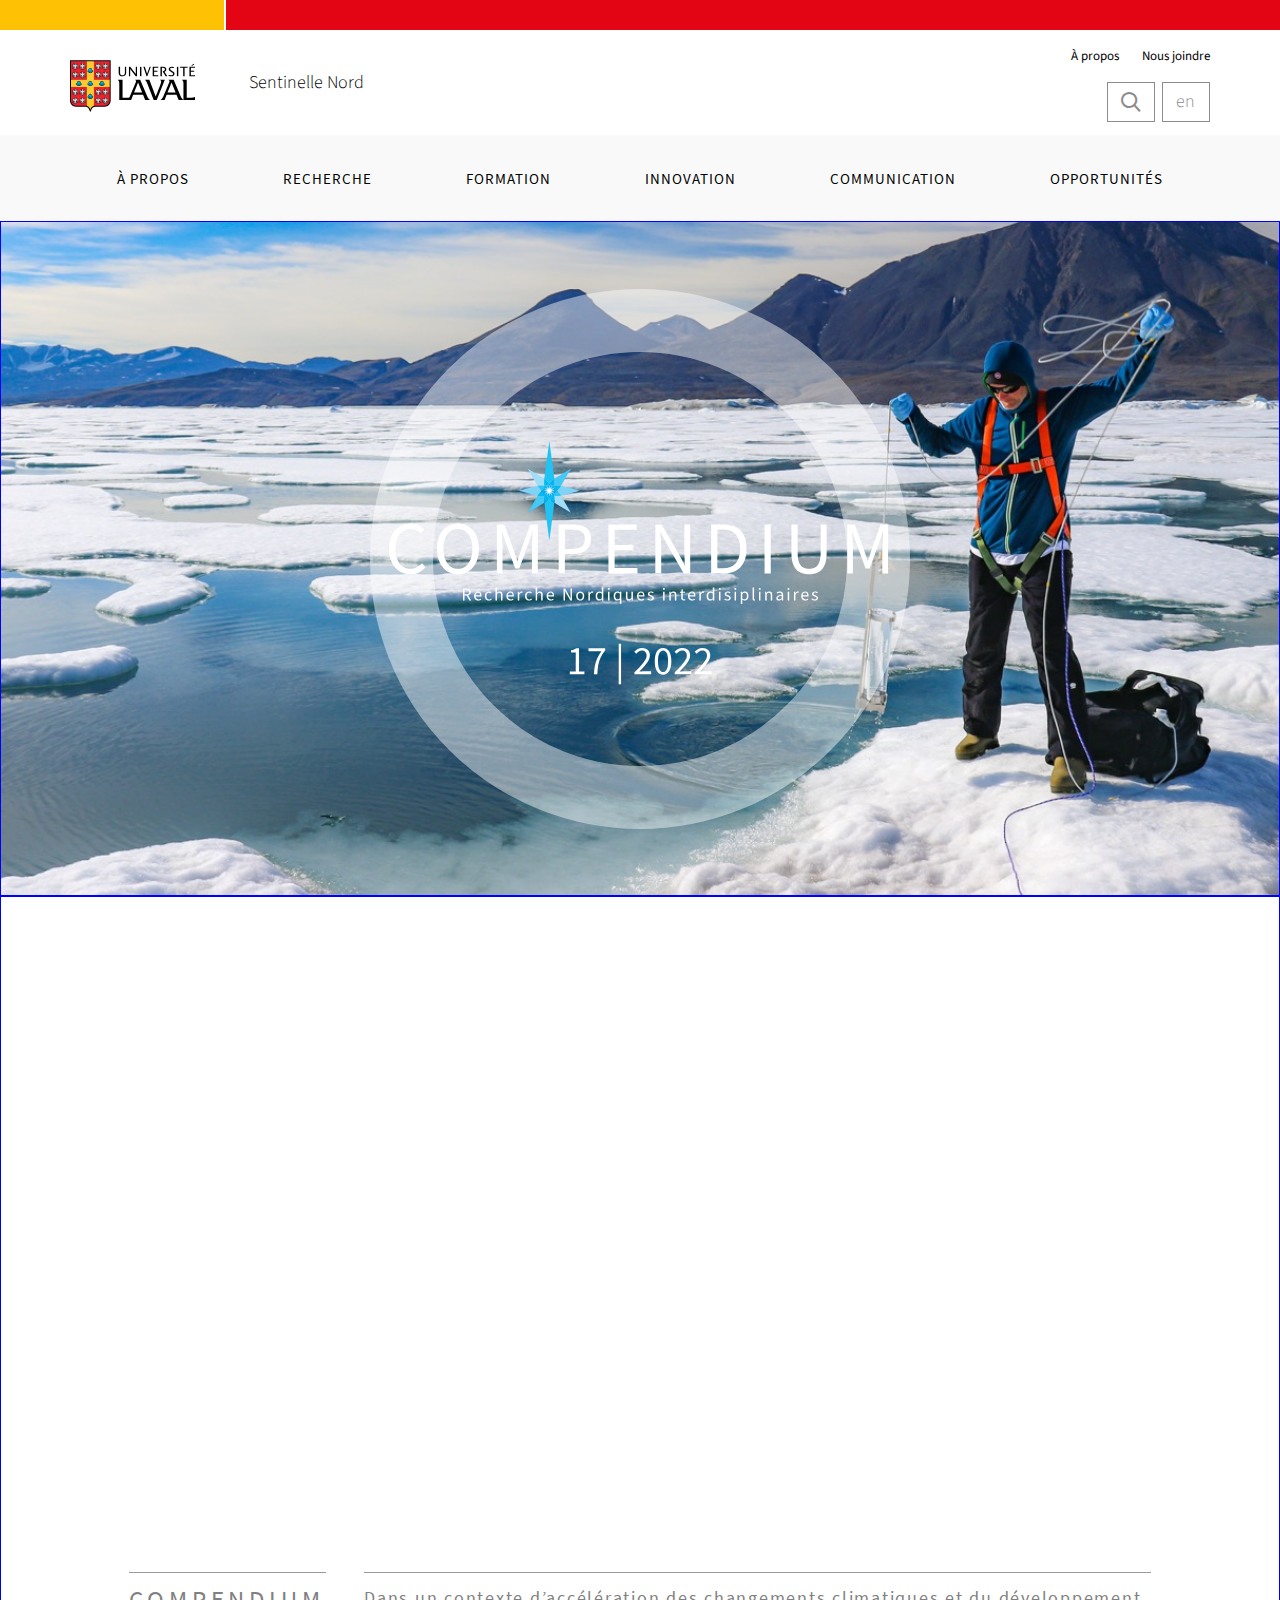
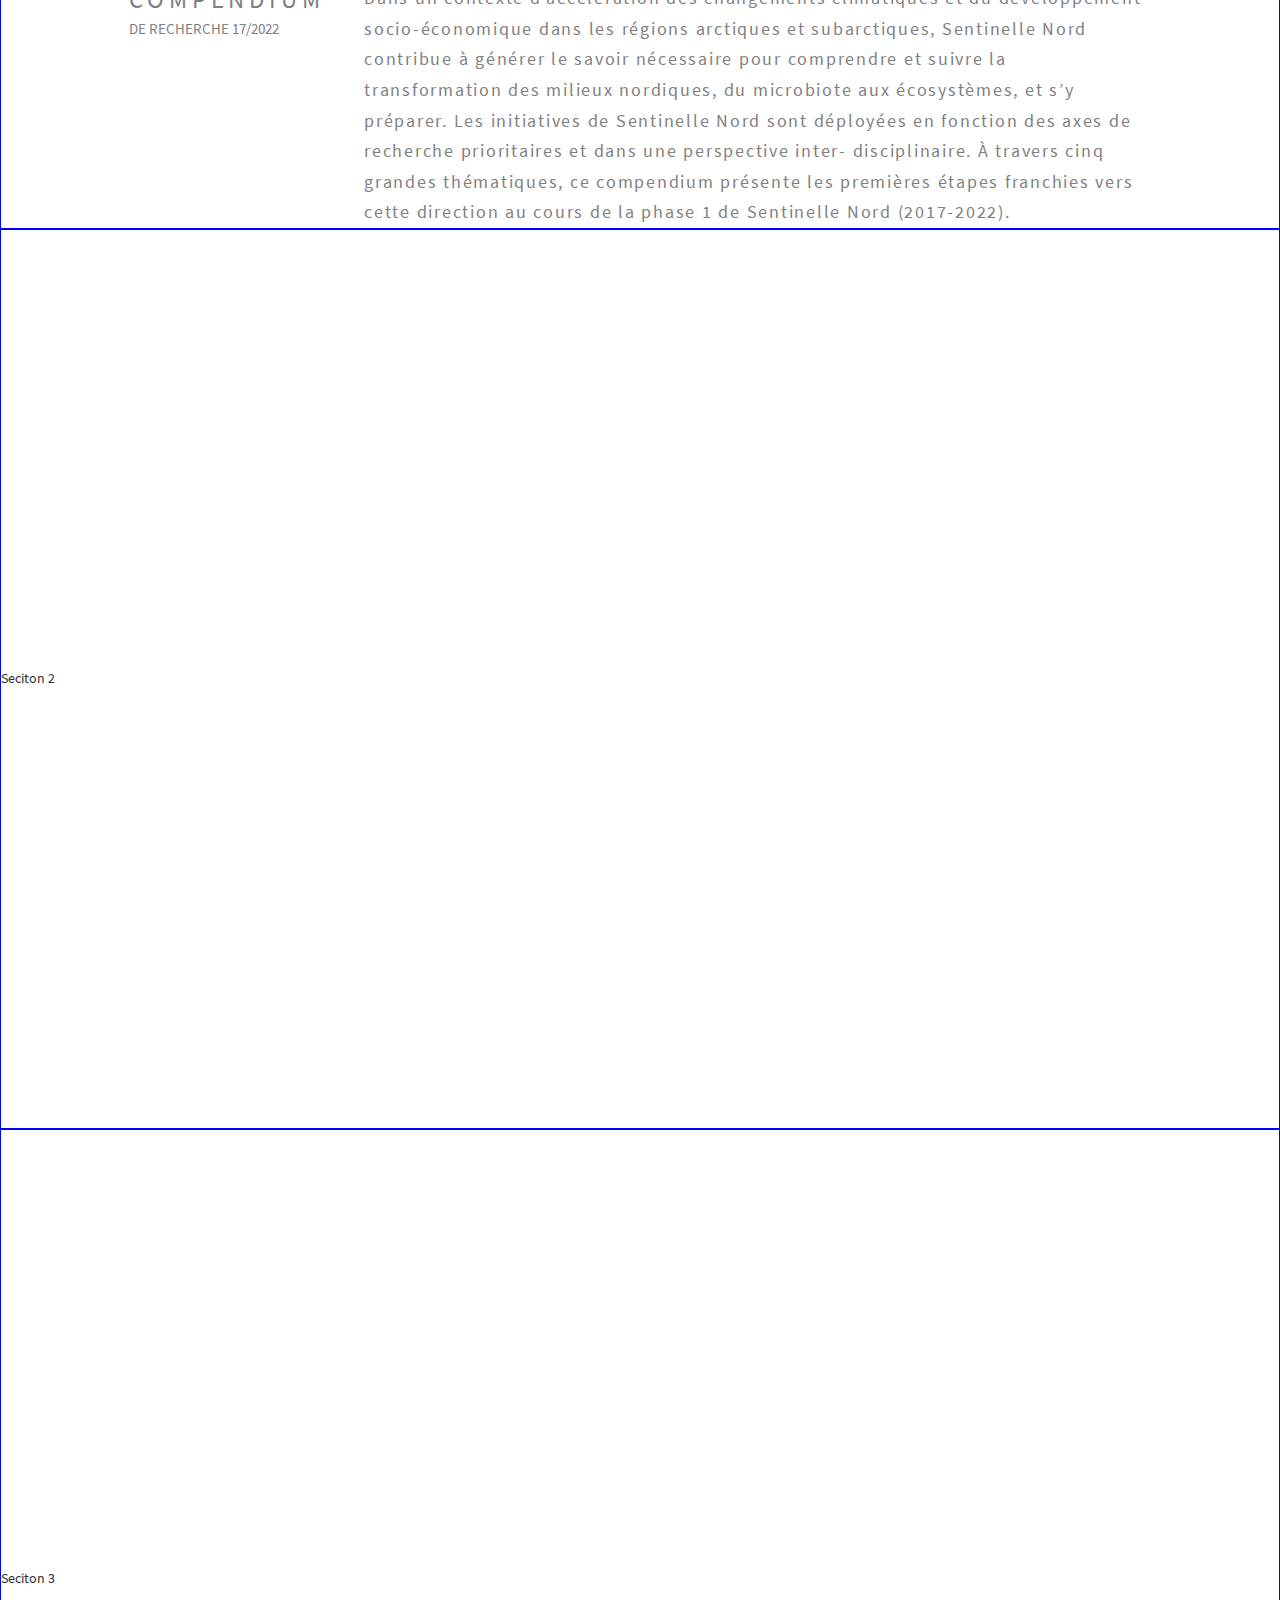
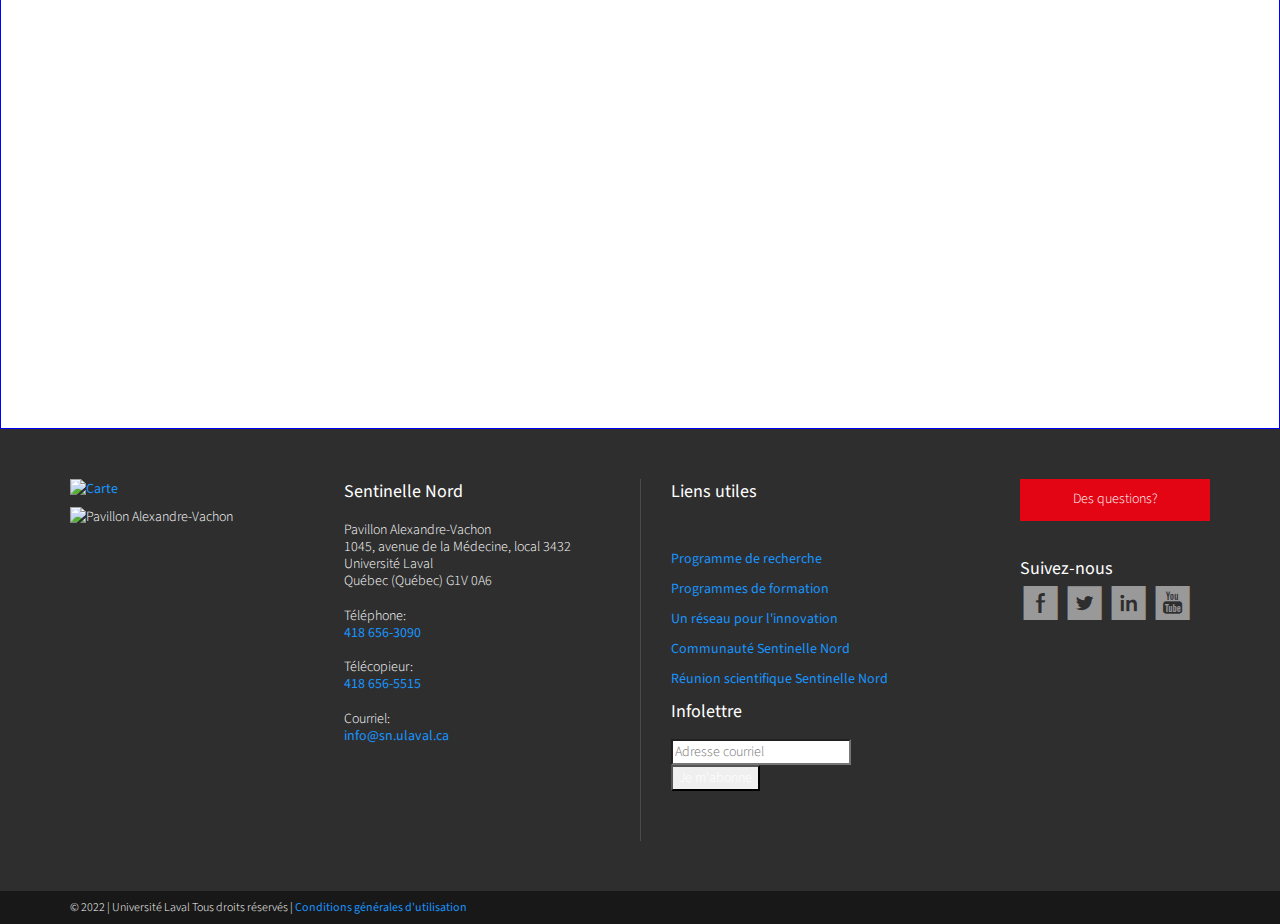
==== index.html @ e598a07e "new design" ====
<!DOCTYPE html>
<html lang="fr">
<head>
    <meta charset="UTF-8">
    <meta http-equiv="X-UA-Compatible" content="IE=edge">
    <meta name="viewport" content="width=device-width, initial-scale=1.0">
    <title>SN Compendium Design</title>
    <link rel="stylesheet" href="./css/app.min.css">
    <link rel="stylesheet" href="./css/compendium.css">
    <script src="https://cdnjs.cloudflare.com/ajax/libs/gsap/3.11.3/gsap.min.js"></script>
    <script src="https://cdnjs.cloudflare.com/ajax/libs/gsap/3.11.3/ScrollTrigger.min.js"></script>
    <script defer src="./js/app.js"></script>
</head>
<body style>
<!-- ULAVAL Header Mockup -->
<a href="#main-content" class="visually-hidden focusable">
    Aller au contenu principal
  </a>
<div class="dialog-off-canvas-main-canvas" data-off-canvas-main-canvas>
    <header class="normes-ul-entete-ul">
        <div class="entete-contenu">
            <div class="wrapper-logo">
                <a href="https://www.ulaval.ca" class="logo-ul">
                    <object type="image/svg+xml" data="./assets/ulaval_ca/logo-ul.svg" width="125" height="52" class="logo-complet">Logo Université Laval
                    </object>
                    <object type="image/svg+xml" data="./assets/ulaval_ca/logo-ul-mobile.svg" width="35" height="44" class="logo-mobile">Logo Université Laval
                    </object>
                </a>
            </div>
            <div class="organisation">
                <div class="titres">
                    <a href="/fr" class="faculte">
                        Sentinelle Nord                </a>
                </div>
            </div>
            <nav class="navigation-generale">
                <ul>
                    <li class="section_32669 gauche">
                        <a href="/fr/a-propos-de-sentinelle-nord" target="_self">
                            À propos                    </a>
                    </li>
                    <li class="section_32671 droite">
                        <a href="/fr/nous-joindre" target="_self">
                            Nous joindre                    </a>
                    </li>
                                </ul>
            </nav>
            <a class="nav-mobile-trigger" id="nav-toggle" href="#"><span></span></a>
            <div class="switch-langue">
                 <div class="language-switcher-language-url" id="block-lang-switch" role="navigation">


          <ul class="links"><li hreflang="en" data-drupal-link-query="{&quot;Q&quot;:&quot;\/fr\/vitrine&quot;}" data-drupal-link-system-path="vitrine"><a href="/en/vitrine?Q=/fr/vitrine" class="language-link" hreflang="en" data-drupal-link-query="{&quot;Q&quot;:&quot;\/fr\/vitrine&quot;}" data-drupal-link-system-path="vitrine">en</a></li><li hreflang="fr" data-drupal-link-query="{&quot;Q&quot;:&quot;\/fr\/vitrine&quot;}" data-drupal-link-system-path="vitrine" class="is-active"><a href="/fr/vitrine?Q=/fr/vitrine" class="language-link is-active" style="display:none;" hreflang="fr" data-drupal-link-query="{&quot;Q&quot;:&quot;\/fr\/vitrine&quot;}" data-drupal-link-system-path="vitrine">fr</a></li></ul>
      </div>

                        </div>
            <a href="" class="recherche-desktop"><span class="icon-recherche"></span><span class="icon-close"></span></a>
        </div>
    </header>
    <div class="normes-ul-nav-mobile-wrapper">
        <nav class="nav-mobile blanc test" style="height: 1169px;">
        <ul class="menu-principale nav-mobile-content" style="height: 1169px;">
                <li class="menu-principale-item has-children">
            <a href="#" target="_self" title="À propos">À propos</a>
                    <ul class="menu-principale-list is-hidden" id="sub-header-sub-list">
                        <li class="go-back"><a href="#0">Retour</a></li><li class="current"><a href="#">À propos</a></li><li class="menu-principale-list-item">
                <a href="/fr/a-propos-de-sentinelle-nord" target="_self" title="La stratégie">La stratégie</a>
                  <!--
                                -->
              </li>
                        <li class="menu-principale-list-item">
                <a href="/fr/communaute" target="_self" title="Communauté">Communauté</a>
                  <!--
                                    <ul class="menu-principale-list" id="sub-header-sub-list">
                                                    <li class="menu-principale-list-item">
                                  <a href="#/fr/communaute-sentinelle-nord-listes-du-personnel" target="_self" title="Communauté Sentinelle Nord : listes détaillées">Communauté Sentinelle Nord : listes détaillées</a>
                              </li>
                                            </ul>
                                -->
              </li>
                        <li class="menu-principale-list-item">
                <a href="/fr/communaute/association-etudiante-sentinelle-nord" target="_self" title="Association étudiante">Association étudiante</a>
                  <!--
                                -->
              </li>
                        <li class="menu-principale-list-item">
                <a href="/fr/a-propos/gouvernance" target="_self" title="Gouvernance">Gouvernance</a>
                  <!--
                                -->
              </li>
                        <li class="menu-principale-list-item">
                <a href="/fr/engagement-edi" target="_self" title="Engagement EDI">Engagement EDI</a>
                  <!--
                                -->
              </li>
                        <li class="menu-principale-list-item">
                <a href="/fr/politique-de-libre-acces" target="_self" title="Politique de libre accès">Politique de libre accès</a>
                  <!--
                                -->
              </li>
                        <li class="menu-principale-list-item">
                <a href="/fr/code-de-conduite" target="_self" title="Code de conduite">Code de conduite</a>
                  <!--
                                -->
              </li>
                      </ul>
                  </li>
                <li class="menu-principale-item has-children">
            <a href="#" target="_self" title="Recherche">Recherche</a>
                    <ul class="menu-principale-list is-hidden" id="sub-header-sub-list">
                        <li class="go-back"><a href="#0">Retour</a></li><li class="current"><a href="#">Recherche</a></li><li class="menu-principale-list-item">
                <a href="/fr/recherche" target="_self" title="Programme de recherche">Programme de recherche</a>
                  <!--
                                    <ul class="menu-principale-list" id="sub-header-sub-list">
                                                    <li class="menu-principale-list-item">
                                  <a href="#/fr/recherche/cadre-conceptuel-de-sentinelle-nord" target="_self" title="Cadre conceptuel de Sentinelle Nord">Cadre conceptuel de Sentinelle Nord</a>
                              </li>
                                            </ul>
                                -->
              </li>
                        <li class="menu-principale-list-item">
                <a href="/fr/faits-saillants-recherche" target="_self" title="Faits saillants">Faits saillants</a>
                  <!--
                                -->
              </li>
                        <li class="menu-principale-list-item">
                <a href="/fr/projets" target="_self" title="Projets de recherche">Projets de recherche</a>
                  <!--
                                    <ul class="menu-principale-list" id="sub-header-sub-list">
                                                    <li class="menu-principale-list-item">
                                  <a href="#/fr/recherche/application-de-lintelligence-artificielle-lidentification-automatique-de-traits-fonctionnels-du" target="_self" title="Application de l’Intelligence artificielle à l’identification automatique de traits fonctionnels du zooplancton à partir d’images à haute résolution">Application de l’Intelligence artificielle à l’identification automatique de traits fonctionnels du zooplancton à partir d’images à haute résolution</a>
                              </li>
                                                    <li class="menu-principale-list-item">
                                  <a href="#/fr/projets-de-recherche/bond20-deployer-des-technologies-de-detection-basees-sur-la" target="_self" title="BOND2.0 — Déployer des technologies de détection basées sur la lumière pour le suivi des gaz climatiquement actifs dans l’Arctique en mutation">BOND2.0 — Déployer des technologies de détection basées sur la lumière pour le suivi des gaz climatiquement actifs dans l’Arctique en mutation</a>
                              </li>
                                                    <li class="menu-principale-list-item">
                                  <a href="#/fr/recherche/batiments-consommation-energetique-nette-zero-dans-le-grand-nord" target="_self" title="Bâtiments à consommation énergétique nette zéro dans le Grand Nord">Bâtiments à consommation énergétique nette zéro dans le Grand Nord</a>
                              </li>
                                                    <li class="menu-principale-list-item">
                                  <a href="#/fr/recherche/caracterisation-de-la-variabilite-du-champ-lumineux-sous-les-glaces-oceaniques-de-larctique-laide" target="_self" title="Caractérisation de la variabilité du champ lumineux sous les glaces océaniques de l’Arctique à l’aide de véhicules autonomes sous-marins et aériens">Caractérisation de la variabilité du champ lumineux sous les glaces océaniques de l’Arctique à l’aide de véhicules autonomes sous-marins et aériens</a>
                              </li>
                                                    <li class="menu-principale-list-item">
                                  <a href="#/fr/recherche/caracterisation-des-huiles-essentielles-issues-de-la-nordicite" target="_self" title="Caractérisation des huiles essentielles issues de la Nordicité">Caractérisation des huiles essentielles issues de la Nordicité</a>
                              </li>
                                                    <li class="menu-principale-list-item">
                                  <a href="#/fr/recherche/comprehension-des-mutations-changeantes-sur-le-developpement-du-microbiome" target="_self" title="Compréhension des mutations changeantes sur le développement du microbiome">Compréhension des mutations changeantes sur le développement du microbiome</a>
                              </li>
                                                    <li class="menu-principale-list-item">
                                  <a href="#/fr/projets-de-recherche/des-systemes-alimentaires-ruraux-durables-et-resistants-pour-les" target="_self" title="Des systèmes alimentaires ruraux durables et résistants pour les générations futures de Nunavimmiut : promouvoir la sécurité alimentaire tout en s’adaptant aux environnements nordiques en changement">Des systèmes alimentaires ruraux durables et résistants pour les générations futures de Nunavimmiut : promouvoir la sécurité alimentaire tout en s’adaptant aux environnements nordiques en changement</a>
                              </li>
                                                    <li class="menu-principale-list-item">
                                  <a href="#/fr/projets-de-recherche/design-biophilique-dans-larctique-co-creation-communautaire" target="_self" title="Design biophilique en Arctique: co-création communautaire immersive pour concilier bien-être et performance énergétique dans l&#039;architecture d&#039;Ikaluktutiak">Design biophilique en Arctique: co-création communautaire immersive pour concilier bien-être et performance énergétique dans l&#039;architecture d&#039;Ikaluktutiak</a>
                              </li>
                                                    <li class="menu-principale-list-item">
                                  <a href="#/fr/recherche/documenter-et-modeliser-les-interrelations-cles-des-systemes-hydriques-nordiques-soumis-aux" target="_self" title="Documenter et modéliser les interrelations clés des systèmes hydriques nordiques soumis aux pressions climatiques, géosystémiques et sociétales">Documenter et modéliser les interrelations clés des systèmes hydriques nordiques soumis aux pressions climatiques, géosystémiques et sociétales</a>
                              </li>
                                                    <li class="menu-principale-list-item">
                                  <a href="#/fr/recherche/developpement-de-dispositifs-photoniques-pour-la-generation-dimpulsions-lasers-moyen-infrarouge" target="_self" title="Développement de dispositifs photoniques pour la génération d&#039;impulsions lasers moyen infrarouge adaptées à la spectroscopie gazeuse à distance">Développement de dispositifs photoniques pour la génération d&#039;impulsions lasers moyen infrarouge adaptées à la spectroscopie gazeuse à distance</a>
                              </li>
                                                    <li class="menu-principale-list-item">
                                  <a href="#/fr/projets-de-recherche/developpement-dune-infrastructure-municipale-resiliente-de" target="_self" title="Développement d’une infrastructure municipale résiliente de traitement des eaux usées visant la réutilisation de l’eau au Nunavik (Québec)">Développement d’une infrastructure municipale résiliente de traitement des eaux usées visant la réutilisation de l’eau au Nunavik (Québec)</a>
                              </li>
                                                    <li class="menu-principale-list-item">
                                  <a href="#/fr/recherche/effet-de-la-lumiere-et-de-la-temperature-sur-lactivite-du-calanus-dans-larctique-calact" target="_self" title="Effet de la lumière et de la température sur l’activité du Calanus dans l’Arctique (CalAct)">Effet de la lumière et de la température sur l’activité du Calanus dans l’Arctique (CalAct)</a>
                              </li>
                                                    <li class="menu-principale-list-item">
                                  <a href="#/fr/recherche/faire-les-choses-differemment-un-atlas-des-meilleures-pratiques-pour-des-milieux-de-vie-durables" target="_self" title="Faire les choses différemment : un atlas des meilleures pratiques pour des milieux de vie durables et culturellement adaptés au Nunavik">Faire les choses différemment : un atlas des meilleures pratiques pour des milieux de vie durables et culturellement adaptés au Nunavik</a>
                              </li>
                                                    <li class="menu-principale-list-item">
                                  <a href="#/fr/recherche/indice-de-coloration-rouge-du-calanus-de-lintelligence-artificielle-lanalyse-dimages-cardinal" target="_self" title="Indice de coloration rouge du Calanus, de l’intelligence artificielle à l’analyse d’images (CARDINAL)">Indice de coloration rouge du Calanus, de l’intelligence artificielle à l’analyse d’images (CARDINAL)</a>
                              </li>
                                                    <li class="menu-principale-list-item">
                                  <a href="#/fr/projets-de-recherche/interactions-entre-lenvironnement-nordique-et-les-chronobiotiques" target="_self" title="Interactions entre l’environnement nordique et les chronobiotiques : Impact sur la santé cardiométabolique et neurométabolique">Interactions entre l’environnement nordique et les chronobiotiques : Impact sur la santé cardiométabolique et neurométabolique</a>
                              </li>
                                                    <li class="menu-principale-list-item">
                                  <a href="#/fr/projets-de-recherche/laxe-exposome-microbiote-cerveau-sous-le-microscope-pour-aborder" target="_self" title="L’axe exposome-microbiote-cerveau sous le microscope pour aborder les interactions environnement-santé dans le Nord">L’axe exposome-microbiote-cerveau sous le microscope pour aborder les interactions environnement-santé dans le Nord</a>
                              </li>
                                                    <li class="menu-principale-list-item">
                                  <a href="#/fr/projets-de-recherche/lecogenomique-des-zones-minieres-pour-un-nord-canadien-durable" target="_self" title="L’écogénomique des zones minières pour un Nord canadien durable (GENOSCAN)">L’écogénomique des zones minières pour un Nord canadien durable (GENOSCAN)</a>
                              </li>
                                                    <li class="menu-principale-list-item">
                                  <a href="#/fr/projets-de-recherche/microbiomes-de-la-derniere-zone-glaciaire-et-sante-de-lecosysteme" target="_self" title="Microbiomes de la dernière zone glaciaire et santé de l’écosystème arctique">Microbiomes de la dernière zone glaciaire et santé de l’écosystème arctique</a>
                              </li>
                                                    <li class="menu-principale-list-item">
                                  <a href="#/fr/projets-de-recherche/mobilisation-et-transfert-de-connaissances-entre-les-communautes" target="_self" title="Mobilisation et transfert de connaissances entre les communautés nordiques et Sentinelle Nord">Mobilisation et transfert de connaissances entre les communautés nordiques et Sentinelle Nord</a>
                              </li>
                                                    <li class="menu-principale-list-item">
                                  <a href="#/fr/recherche/melatonine-produite-par-les-pinealocytes-hormone-chronobiotique-modulant-les-effets-de-la" target="_self" title="Mélatonine produite par les pinéalocytes : hormone chronobiotique modulant les effets de la photopériode sur l’homéostasie énergétique et les dysfonctionnements métaboliques">Mélatonine produite par les pinéalocytes : hormone chronobiotique modulant les effets de la photopériode sur l’homéostasie énergétique et les dysfonctionnements métaboliques</a>
                              </li>
                                                    <li class="menu-principale-list-item">
                                  <a href="#/fr/recherche/qaujikkaut-outil-en-ligne-danticipation-hative-des-evenements-meteorologiques-extremes-au-nunavik" target="_self" title="QAUJIKKAUT : outil en ligne d’anticipation hâtive des événements météorologiques extrêmes au Nunavik">QAUJIKKAUT : outil en ligne d’anticipation hâtive des événements météorologiques extrêmes au Nunavik</a>
                              </li>
                                                    <li class="menu-principale-list-item">
                                  <a href="#/fr/projets-de-recherche/recherche-interdisciplinaire-pour-comprendre-levolution-de-la-dynamique-du-reseau-alimentaire-et" target="_self" title="Recherche interdisciplinaire pour comprendre l’évolution de la dynamique du réseau alimentaire et les menaces à la sécurité alimentaire dans la forêt boréale du Nord">Recherche interdisciplinaire pour comprendre l’évolution de la dynamique du réseau alimentaire et les menaces à la sécurité alimentaire dans la forêt boréale du Nord</a>
                              </li>
                                                    <li class="menu-principale-list-item">
                                  <a href="#/fr/recherche/recherche-participative-dirigee-par-des-inuits-sur-la-production-alimentaire-et-la-nutrition-dans" target="_self" title="Recherche participative dirigée par des Inuits sur la production alimentaire et la nutrition dans l’Inuit Nunangat">Recherche participative dirigée par des Inuits sur la production alimentaire et la nutrition dans l’Inuit Nunangat</a>
                              </li>
                                                    <li class="menu-principale-list-item">
                                  <a href="#/fr/recherche/role-des-horloges-circadiennes-dans-la-synchronisation-saisonniere-dans-larctique" target="_self" title="Rôle des horloges circadiennes dans la synchronisation saisonnière dans l’Arctique">Rôle des horloges circadiennes dans la synchronisation saisonnière dans l’Arctique</a>
                              </li>
                                                    <li class="menu-principale-list-item">
                                  <a href="#/fr/projets-de-recherche/signatures-biologiques-des-reponses-au-stress-et" target="_self" title="Signatures biologiques des réponses au stress et potentialité d’un régime alimentaire enrichi en acides gras n-3 pour favoriser un état de santé mentale positif malgré l’adversité">Signatures biologiques des réponses au stress et potentialité d’un régime alimentaire enrichi en acides gras n-3 pour favoriser un état de santé mentale positif malgré l’adversité</a>
                              </li>
                                                    <li class="menu-principale-list-item">
                                  <a href="#/fr/recherche/solutions-technico-sociales-pour-etendre-de-whapmagoostui-kuujjuarapik-lutilisation-des-energies" target="_self" title="Solutions technico-sociales pour étendre, de Whapmagoostui-Kuujjuarapik, l’utilisation des énergies renouvelables vers d’autres régions du Nunavik">Solutions technico-sociales pour étendre, de Whapmagoostui-Kuujjuarapik, l’utilisation des énergies renouvelables vers d’autres régions du Nunavik</a>
                              </li>
                                                    <li class="menu-principale-list-item">
                                  <a href="#/fr/recherche/systeme-dalerte-precoce-pour-la-gestion-et-la-surveillance-de-leau-potable-par-lanalyse-de" target="_self" title="Système d’alerte précoce pour la gestion et la surveillance de l’eau potable par l’analyse de données environnementales en ligne et en continu (NUNARISK)">Système d’alerte précoce pour la gestion et la surveillance de l’eau potable par l’analyse de données environnementales en ligne et en continu (NUNARISK)</a>
                              </li>
                                                    <li class="menu-principale-list-item">
                                  <a href="#/fr/projets-de-recherche/tininnimiutait-evaluer-le-potentiel-des-aliments-marins-locaux" target="_self" title="Tininnimiutait : Évaluer le potentiel des aliments marins locaux accessibles depuis le littoral pour accroître la sécurité alimentaire et la souveraineté au Nunavik">Tininnimiutait : Évaluer le potentiel des aliments marins locaux accessibles depuis le littoral pour accroître la sécurité alimentaire et la souveraineté au Nunavik</a>
                              </li>
                                                    <li class="menu-principale-list-item">
                                  <a href="#/fr/projets-de-recherche/un-reseau-de-capteurs-autonomes-pour-le-suivi-des-animaux-de" target="_self" title="Un réseau de capteurs autonomes pour le suivi des animaux de l’Arctique et des changements environnementaux grâce à des approches informatiques avancées">Un réseau de capteurs autonomes pour le suivi des animaux de l’Arctique et des changements environnementaux grâce à des approches informatiques avancées</a>
                              </li>
                                                    <li class="menu-principale-list-item">
                                  <a href="#/fr/projets-de-recherche/zoom-extreme-sur-la-permeabilite-intestinale-et-le-regime" target="_self" title="Zoom extrême sur la perméabilité intestinale et le régime alimentaire occidental : Élucider le rôle des antigènes alimentaires sur la prévalence des maladies cardiométaboliques et mentales dans le Nord">Zoom extrême sur la perméabilité intestinale et le régime alimentaire occidental : Élucider le rôle des antigènes alimentaires sur la prévalence des maladies cardiométaboliques et mentales dans le Nord</a>
                              </li>
                                                    <li class="menu-principale-list-item">
                                  <a href="#/fr/recherche/elucider-les-interactions-microbiote-hote-presentes-dans-les-maladies-cardiometaboliques" target="_self" title="Élucider les interactions microbiote-hôte présentes dans les maladies cardiométaboliques et mentales à l&#039;aide de capteurs optiques multimodaux novateurs">Élucider les interactions microbiote-hôte présentes dans les maladies cardiométaboliques et mentales à l&#039;aide de capteurs optiques multimodaux novateurs</a>
                              </li>
                                                    <li class="menu-principale-list-item">
                                  <a href="#/fr/recherche/elucider-les-liens-entre-lenvironnement-marin-et-les-qualites-nutritives-du-beluga-et-des" target="_self" title="Élucider les liens entre l’environnement marin et les qualités nutritives du béluga et des bivalves à Quaqtaq">Élucider les liens entre l’environnement marin et les qualités nutritives du béluga et des bivalves à Quaqtaq</a>
                              </li>
                                                    <li class="menu-principale-list-item">
                                  <a href="#/fr/recherche/evaluation-des-risques-emergents-pour-la-sante-des-populations-humaines-circumpolaires-dans" target="_self" title="Évaluation des risques émergents pour la santé des populations humaines circumpolaires dans l’Arctique (SEARCH)">Évaluation des risques émergents pour la santé des populations humaines circumpolaires dans l’Arctique (SEARCH)</a>
                              </li>
                                            </ul>
                                -->
              </li>
                        <li class="menu-principale-list-item">
                <a href="/fr/recherche/chaires-de-recherche" target="_self" title="Chaires de recherche">Chaires de recherche</a>
                  <!--
                                -->
              </li>
                        <li class="menu-principale-list-item">
                <a href="/fr/partenariats-collaborations" target="_self" title="Partenariats et collaborations">Partenariats et collaborations</a>
                  <!--
                                -->
              </li>
                        <li class="menu-principale-list-item">
                <a href="/fr/unites-mixtes-internationales" target="_self" title="Unités mixtes internationales">Unités mixtes internationales</a>
                  <!--
                                -->
              </li>
                        <li class="menu-principale-list-item">
                <a href="/fr/interdisciplinarite" target="_self" title="Note sur l'interdisciplinarité">Note sur l'interdisciplinarité</a>
                  <!--
                                -->
              </li>
                      </ul>
                  </li>
                <li class="menu-principale-item has-children">
            <a href="#" target="_self" title="Formation">Formation</a>
                    <ul class="menu-principale-list is-hidden" id="sub-header-sub-list">
                        <li class="go-back"><a href="#0">Retour</a></li><li class="current"><a href="#">Formation</a></li><li class="menu-principale-list-item">
                <a href="/fr/formation" target="_self" title="Programmes de formation">Programmes de formation</a>
                  <!--
                                -->
              </li>
                        <li class="menu-principale-list-item">
                <a href="/fr/bourses" target="_self" title="Bourses d'excellence">Bourses d'excellence</a>
                  <!--
                                    <ul class="menu-principale-list" id="sub-header-sub-list">
                                                    <li class="menu-principale-list-item">
                                  <a href="#/fr/formation/bourses-de-maitrise" target="_self" title="Bourses de maîtrise">Bourses de maîtrise</a>
                              </li>
                                                    <li class="menu-principale-list-item">
                                  <a href="#/fr/formation/bourses-doctorales" target="_self" title="Bourses doctorales">Bourses doctorales</a>
                              </li>
                                                    <li class="menu-principale-list-item">
                                  <a href="#/fr/formation/bourses-postdoctorales" target="_self" title="Postdoctoral Fellowships">Postdoctoral Fellowships</a>
                              </li>
                                            </ul>
                                -->
              </li>
                        <li class="menu-principale-list-item">
                <a href="/fr/formation/bourses-de-soutien-la-mobilite-etudiante" target="_self" title="Mobilité internationale">Mobilité internationale</a>
                  <!--
                                    <ul class="menu-principale-list" id="sub-header-sub-list">
                                                    <li class="menu-principale-list-item">
                                  <a href="#/fr/formation/bourses-de-stage-pour-etudiants-ul" target="_self" title="Bourses de stage pour étudiants UL">Bourses de stage pour étudiants UL</a>
                              </li>
                                                    <li class="menu-principale-list-item">
                                  <a href="#/fr/formation/bourses-de-stage-pour-etudiants-etrangers" target="_self" title="Bourses de stage pour étudiants étrangers">Bourses de stage pour étudiants étrangers</a>
                              </li>
                                                    <li class="menu-principale-list-item">
                                  <a href="#/fr/formation/fonds-dacces-des-formations-de-courte-duree" target="_self" title="Fonds d&#039;accès à des formations de courte durée">Fonds d&#039;accès à des formations de courte durée</a>
                              </li>
                                                    <li class="menu-principale-list-item">
                                  <a href="#/fr/formation/fonds-de-soutien-postdoc" target="_self" title="Fonds de soutien à la mobilité des stagiaires postdoctoraux">Fonds de soutien à la mobilité des stagiaires postdoctoraux</a>
                              </li>
                                            </ul>
                                -->
              </li>
                        <li class="menu-principale-list-item">
                <a href="/fr/formation/activites-experientielles" target="_self" title="Activités expérientielles">Activités expérientielles</a>
                  <!--
                                    <ul class="menu-principale-list" id="sub-header-sub-list">
                                                    <li class="menu-principale-list-item">
                                  <a href="#/fr/smaart2020" target="_self" title="Bootcamp : Acquisition et traitement de données : du capteur à l&#039;information">Bootcamp : Acquisition et traitement de données : du capteur à l&#039;information</a>
                              </li>
                                                    <li class="menu-principale-list-item">
                                  <a href="#/fr/smaart2019" target="_self" title="Bootcamp : du développement au déploiement d’un outil optique en milieu nordique">Bootcamp : du développement au déploiement d’un outil optique en milieu nordique</a>
                              </li>
                                                    <li class="menu-principale-list-item">
                                  <a href="#/fr/ingenieriepergelisol2019" target="_self" title="Ingénierie  du pergélisol appliquée aux infrastructures de transport">Ingénierie  du pergélisol appliquée aux infrastructures de transport</a>
                              </li>
                                                    <li class="menu-principale-list-item">
                                  <a href="#/fr/reseauxcomplexes2018" target="_self" title="Les réseaux du Nord : structure et fonction">Les réseaux du Nord : structure et fonction</a>
                              </li>
                                                    <li class="menu-principale-list-item">
                                  <a href="#/fr/reseauxcomplexes2019" target="_self" title="Les réseaux du Nord: Structure et fonction 2019">Les réseaux du Nord: Structure et fonction 2019</a>
                              </li>
                                                    <li class="menu-principale-list-item">
                                  <a href="#/fr/microbiomes2019" target="_self" title="Microbiomes arctiques: molécules, microbes, écosystèmes et santé">Microbiomes arctiques: molécules, microbes, écosystèmes et santé</a>
                              </li>
                                                    <li class="menu-principale-list-item">
                                  <a href="#/fr/nordicite2022" target="_self" title="Nordicité et avancées en science des produits naturels">Nordicité et avancées en science des produits naturels</a>
                              </li>
                                                    <li class="menu-principale-list-item">
                                  <a href="#/fr/baffin2018" target="_self" title="Shedding Light on Arctic marine ecosystem services">Shedding Light on Arctic marine ecosystem services</a>
                              </li>
                                                    <li class="menu-principale-list-item">
                                  <a href="#/fr/formation/une-cryosphere-en-changement-des-capteurs-la-prise-de-decisions" target="_self" title="Une cryosphère en changement: des capteurs à la prise de décisions">Une cryosphère en changement: des capteurs à la prise de décisions</a>
                              </li>
                                                    <li class="menu-principale-list-item">
                                  <a href="#/fr/formation/ecoles-doctorales-internationales/ecole-internationale-sur-les-reseaux-complexes" target="_self" title="ÉCOLE INTERNATIONALE SUR LES RÉSEAUX COMPLEXES">ÉCOLE INTERNATIONALE SUR LES RÉSEAUX COMPLEXES</a>
                              </li>
                                                    <li class="menu-principale-list-item">
                                  <a href="#/fr/ecologie2023" target="_self" title="École doctorale internationale en écologie computationnelle">École doctorale internationale en écologie computationnelle</a>
                              </li>
                                            </ul>
                                -->
              </li>
                        <li class="menu-principale-list-item">
                <a href="/fr/ateliers" target="_self" title="Ateliers de formation">Ateliers de formation</a>
                  <!--
                                    <ul class="menu-principale-list" id="sub-header-sub-list">
                                                    <li class="menu-principale-list-item">
                                  <a href="#/fr/formation/ateliers-de-formation/atelier-de-communication-scientifique" target="_self" title="Atelier de communication scientifique">Atelier de communication scientifique</a>
                              </li>
                                                    <li class="menu-principale-list-item">
                                  <a href="#/fr/collaboUL" target="_self" title="Atelier sur la collaboration interdisciplinaire">Atelier sur la collaboration interdisciplinaire</a>
                              </li>
                                                    <li class="menu-principale-list-item">
                                  <a href="#/fr/ateliers-de-formation/atelier-sur-la-collaboration-interdisciplinaire" target="_self" title="Atelier sur la collaboration interdisciplinaire">Atelier sur la collaboration interdisciplinaire</a>
                              </li>
                                                    <li class="menu-principale-list-item">
                                  <a href="#/fr/ateliers-de-redaction-scientifique" target="_self" title="Ateliers de rédaction scientifique">Ateliers de rédaction scientifique</a>
                              </li>
                                                    <li class="menu-principale-list-item">
                                  <a href="#/fr/formation/ateliers-de-formation/communication-orale-en-recherche-MT180" target="_self" title="Communication orale en recherche : 180 secondes pour marquer les esprits">Communication orale en recherche : 180 secondes pour marquer les esprits</a>
                              </li>
                                                    <li class="menu-principale-list-item">
                                  <a href="#/fr/communications-productives-en-equipe-interdisciplinaire" target="_self" title="Communications productives en équipe interdisciplinaire">Communications productives en équipe interdisciplinaire</a>
                              </li>
                                                    <li class="menu-principale-list-item">
                                  <a href="#/fr/concevoir-sa-strategie-de-financement-en-recherche" target="_self" title="Concevoir sa stratégie de financement en recherche : par où commencer?">Concevoir sa stratégie de financement en recherche : par où commencer?</a>
                              </li>
                                                    <li class="menu-principale-list-item">
                                  <a href="#/fr/formation/ateliers-de-formation/creer-des-visuels-dimpact-atelier-dinitiation-au-design-graphique" target="_self" title="Créer des visuels d&#039;impact : atelier d&#039;initiation au design graphique pour scientifiques">Créer des visuels d&#039;impact : atelier d&#039;initiation au design graphique pour scientifiques</a>
                              </li>
                                                    <li class="menu-principale-list-item">
                                  <a href="#/fr/design-ta-science" target="_self" title="Design ta science!">Design ta science!</a>
                              </li>
                                                    <li class="menu-principale-list-item">
                                  <a href="#/fr/formation/ateliers-de-formation/environnements-de-recherche-inclusifs-et-innovants-en-contexte" target="_self" title="Environnements de recherche inclusifs et innovants en contexte d’interdisciplinarité">Environnements de recherche inclusifs et innovants en contexte d’interdisciplinarité</a>
                              </li>
                                                    <li class="menu-principale-list-item">
                                  <a href="#/fr/visualisation-des-donnees-en-recherche" target="_self" title="Faites parler vos données : initiation à la visualisation des données en recherche">Faites parler vos données : initiation à la visualisation des données en recherche</a>
                              </li>
                                                    <li class="menu-principale-list-item">
                                  <a href="#/fr/financer-la-recherche-relever-le-defi-dune-premiere-demande-de-subvention" target="_self" title="Financer la recherche : Relever le défi d’une première demande de subvention">Financer la recherche : Relever le défi d’une première demande de subvention</a>
                              </li>
                                                    <li class="menu-principale-list-item">
                                  <a href="#/fr/formation/ateliers-de-formation/formation-intensive-recherche-action-et-mobilisation-en-contexte" target="_self" title="Formation intensive : Recherche-action et mobilisation en contexte autochtone">Formation intensive : Recherche-action et mobilisation en contexte autochtone</a>
                              </li>
                                                    <li class="menu-principale-list-item">
                                  <a href="#/fr/formation/ateliers-de-formation/integration-des-savoirs-autochtones-en-recherche" target="_self" title="Intégration des savoirs autochtones en recherche">Intégration des savoirs autochtones en recherche</a>
                              </li>
                                                    <li class="menu-principale-list-item">
                                  <a href="#/fr/formation/ateliers-de-formation/laffiche-scientifique-maximiser-impact" target="_self" title="L&#039;affiche scientifique : apprivoiser le média pour tirer le maximum de son expérience">L&#039;affiche scientifique : apprivoiser le média pour tirer le maximum de son expérience</a>
                              </li>
                                                    <li class="menu-principale-list-item">
                                  <a href="#/fr/la-gestion-de-projet-dans-un-contexte-de-recherche-et-dinnovation" target="_self" title="La gestion de projet dans un contexte de recherche et d’innovation">La gestion de projet dans un contexte de recherche et d’innovation</a>
                              </li>
                                                    <li class="menu-principale-list-item">
                                  <a href="#/fr/medias-sociaux-et-recherche" target="_self" title="Médias sociaux et recherche : bien se préparer avant de se lancer">Médias sociaux et recherche : bien se préparer avant de se lancer</a>
                              </li>
                                                    <li class="menu-principale-list-item">
                                  <a href="#/fr/science-ouverte-et-pandemie" target="_self" title="Science ouverte et pandémie : ce que la situation actuelle nous révèle">Science ouverte et pandémie : ce que la situation actuelle nous révèle</a>
                              </li>
                                                    <li class="menu-principale-list-item">
                                  <a href="#/fr/formation/ateliers-de-formation/valoriser-votre-recherche-grace-aux-medias" target="_self" title="Valoriser votre recherche grâce aux médias">Valoriser votre recherche grâce aux médias</a>
                              </li>
                                            </ul>
                                -->
              </li>
                        <li class="menu-principale-list-item">
                <a href="/fr/communaute/laureats-des-bourses-dexcellence-sentinelle-nord" target="_self" title="Boursiers d'excellence">Boursiers d'excellence</a>
                  <!--
                                -->
              </li>
                      </ul>
                  </li>
                <li class="menu-principale-item has-children">
            <a href="#" target="_self" title="Innovation">Innovation</a>
                    <ul class="menu-principale-list is-hidden" id="sub-header-sub-list">
                        <li class="go-back"><a href="#0">Retour</a></li><li class="current"><a href="#">Innovation</a></li><li class="menu-principale-list-item">
                <a href="/fr/innovation" target="_self" title="Un réseau pour l'innovation">Un réseau pour l'innovation</a>
                  <!--
                                -->
              </li>
                        <li class="menu-principale-list-item">
                <a href="/fr/recherche/plateforme-technologique-de-developpement-dinstruments" target="_self" title="Plateforme technologique">Plateforme technologique</a>
                  <!--
                                -->
              </li>
                        <li class="menu-principale-list-item">
                <a href="/fr/recherche/fonds-de-maturation" target="_self" title="Fonds de maturation">Fonds de maturation</a>
                  <!--
                                -->
              </li>
                      </ul>
                  </li>
                <li class="menu-principale-item has-children">
            <a href="#" target="_self" title="Communication">Communication</a>
                    <ul class="menu-principale-list is-hidden" id="sub-header-sub-list">
                        <li class="go-back"><a href="#0">Retour</a></li><li class="current"><a href="#">Communication</a></li><li class="menu-principale-list-item">
                <a href="/fr/communication-rayonnement" target="_self" title="Communication et rayonnement">Communication et rayonnement</a>
                  <!--
                                    <ul class="menu-principale-list" id="sub-header-sub-list">
                                                    <li class="menu-principale-list-item">
                                  <a href="#/fr/conferences-scientifiques-2021" target="_self" title="Conférences scientifiques">Conférences scientifiques</a>
                              </li>
                                                    <li class="menu-principale-list-item">
                                  <a href="#/fr/inuits-et-scientifiques-sattaquent-aux-PFAS" target="_self" title="Inuits et scientifiques s&#039;attaquent aux polluants éternels">Inuits et scientifiques s&#039;attaquent aux polluants éternels</a>
                              </li>
                                            </ul>
                                -->
              </li>
                        <li class="menu-principale-list-item">
                <a href="/fr/reunion-scientifique" target="_self" title="Réunion scientifique">Réunion scientifique</a>
                  <!--
                                    <ul class="menu-principale-list" id="sub-header-sub-list">
                                                    <li class="menu-principale-list-item">
                                  <a href="#/fr/reunion-scientifique-2022" target="_self" title="Réunion scientifique 2022">Réunion scientifique 2022</a>
                              </li>
                                            </ul>
                                -->
              </li>
                        <li class="menu-principale-list-item">
                <a href="/fr/publications" target="_self" title="Publications">Publications</a>
                  <!--
                                -->
              </li>
                        <li class="menu-principale-list-item">
                <a href="/fr/communication/rapport-dactivites" target="_self" title="Rapport d'activités">Rapport d'activités</a>
                  <!--
                                -->
              </li>
                        <li class="menu-principale-list-item">
                <a href="/fr/communication/outils-communication-visuelle" target="_self" title="Outils et identité visuelle">Outils et identité visuelle</a>
                  <!--
                                -->
              </li>
                        <li class="menu-principale-list-item">
                <a href="/fr/actualites" target="_self" title="Actualités">Actualités</a>
                  <!--
                                -->
              </li>
                      </ul>
                  </li>
                <li class="menu-principale-item has-children dernier-item-principal">
            <a href="#" target="_self" title="Opportunités">Opportunités</a>
                    <ul class="menu-principale-list is-hidden" id="sub-header-sub-list">
                        <li class="go-back"><a href="#0">Retour</a></li><li class="current"><a href="#">Opportunités</a></li><li class="menu-principale-list-item">
                <a href="/fr/concours-et-opportunites" target="_self" title="Concours et opportunités">Concours et opportunités</a>
                  <!--
                                -->
              </li>
                        <li class="menu-principale-list-item">
                <a href="/fr/opportunites-projets-de-recherche" target="_self" title="Offres de projets de recherche">Offres de projets de recherche</a>
                  <!--
                                -->
              </li>
                        <li class="menu-principale-list-item">
                <a href="/fr/fonds-dauteur-sentinelle-nord" target="_self" title="Fonds d’auteur">Fonds d’auteur</a>
                  <!--
                                -->
              </li>
                        <li class="menu-principale-list-item">
                <a href="/fr/recherche/fonds-dacces-aux-infrastructures-nordiques" target="_self" title="Accès aux infrastructures nordiques">Accès aux infrastructures nordiques</a>
                  <!--
                                -->
              </li>
                        <li class="menu-principale-list-item">
                <a href="/fr/defi-idees-mobilisation-des-connaissances" target="_self" title="Défi d'idées : mobilisation des connaissances">Défi d'idées : mobilisation des connaissances</a>
                  <!--
                                -->
              </li>
                      </ul>
                  </li><li class="nav-mobile-recherche" role="search"><form method="get" action="./cse"><input type="search" value="" title="Rechercher" name="cgse"><button type="submit" value="Chercher"><span class="icon-recherche"></span></button></form><div class="switch-langue">
                 <div class="language-switcher-language-url" id="block-lang-switch" role="navigation">


          <ul class="links"><li class="go-back"><a href="#0">Retour</a></li><li class="current"><a href="undefined"></a></li><li hreflang="en" data-drupal-link-query="{&quot;Q&quot;:&quot;\/fr\/vitrine&quot;}" data-drupal-link-system-path="vitrine"><a href="/en/vitrine?Q=/fr/vitrine" class="language-link" hreflang="en" data-drupal-link-query="{&quot;Q&quot;:&quot;\/fr\/vitrine&quot;}" data-drupal-link-system-path="vitrine">en</a></li><li hreflang="fr" data-drupal-link-query="{&quot;Q&quot;:&quot;\/fr\/vitrine&quot;}" data-drupal-link-system-path="vitrine" class="is-active"><a href="/fr/vitrine?Q=/fr/vitrine" class="language-link is-active" style="display:none;" hreflang="fr" data-drupal-link-query="{&quot;Q&quot;:&quot;\/fr\/vitrine&quot;}" data-drupal-link-system-path="vitrine">fr</a></li></ul>
      </div>

                        </div></li><li class="section_32669 gauche general">
                        <a href="/fr/a-propos-de-sentinelle-nord" target="_self">
                            À propos                    </a>
                    </li><li class="section_32671 droite general">
                        <a href="/fr/nous-joindre" target="_self">
                            Nous joindre                    </a>
                    </li>
                    </ul></nav>
    </div>
    <div id="section-recherche" class="normes-ul-recherche" role="search" style="">
        <div style="" id="" class=" co-n2">
            <div class="csc-default">
                <form method="get" action="./cse" id="formulaireRechercheEntete">
                    <input id="cse-input" type="search" placeholder="Que cherchez-vous?" name="cgse" value="" class="champ-recherche">
                    <button type="submit" class="btn-recherche" value=""><span class="icon-recherche"></span></button>
                </form>
            </div>
        </div>
    </div>
    <nav class="normes-ul-navigation-principale pleine-largeur sn-sub-header-gris alignement-items-justifie">
        <div>

          <ul class="menu-principale">
                  <li class="menu-principale-item">
              <a href="#" target="_self" title="À propos"><span>À propos</span></a>
                      <ul class="menu-principale-list" id="sub-header-sub-list">
                          <li class="menu-principale-list-item">
                  <a href="/fr/a-propos-de-sentinelle-nord" target="_self" title="La stratégie"><span>La stratégie</span></a>
                    <!--
                                  -->
                </li>
                          <li class="menu-principale-list-item">
                  <a href="/fr/communaute" target="_self" title="Communauté"><span>Communauté</span></a>
                    <!--
                                      <ul class="menu-principale-list" id="sub-header-sub-list">
                                                      <li class="menu-principale-list-item">
                                    <a href="#/fr/communaute-sentinelle-nord-listes-du-personnel" target="_self" title="Communauté Sentinelle Nord : listes détaillées">Communauté Sentinelle Nord : listes détaillées</a>
                                </li>
                                              </ul>
                                  -->
                </li>
                          <li class="menu-principale-list-item">
                  <a href="/fr/communaute/association-etudiante-sentinelle-nord" target="_self" title="Association étudiante"><span>Association étudiante</span></a>
                    <!--
                                  -->
                </li>
                          <li class="menu-principale-list-item">
                  <a href="/fr/a-propos/gouvernance" target="_self" title="Gouvernance"><span>Gouvernance</span></a>
                    <!--
                                  -->
                </li>
                          <li class="menu-principale-list-item">
                  <a href="/fr/engagement-edi" target="_self" title="Engagement EDI"><span>Engagement EDI</span></a>
                    <!--
                                  -->
                </li>
                          <li class="menu-principale-list-item">
                  <a href="/fr/politique-de-libre-acces" target="_self" title="Politique de libre accès"><span>Politique de libre accès</span></a>
                    <!--
                                  -->
                </li>
                          <li class="menu-principale-list-item">
                  <a href="/fr/code-de-conduite" target="_self" title="Code de conduite"><span>Code de conduite</span></a>
                    <!--
                                  -->
                </li>
                        </ul>
                    </li>
                  <li class="menu-principale-item">
              <a href="#" target="_self" title="Recherche"><span>Recherche</span></a>
                      <ul class="menu-principale-list" id="sub-header-sub-list">
                          <li class="menu-principale-list-item">
                  <a href="/fr/recherche" target="_self" title="Programme de recherche"><span>Programme de recherche</span></a>
                    <!--
                                      <ul class="menu-principale-list" id="sub-header-sub-list">
                                                      <li class="menu-principale-list-item">
                                    <a href="#/fr/recherche/cadre-conceptuel-de-sentinelle-nord" target="_self" title="Cadre conceptuel de Sentinelle Nord">Cadre conceptuel de Sentinelle Nord</a>
                                </li>
                                              </ul>
                                  -->
                </li>
                          <li class="menu-principale-list-item">
                  <a href="/fr/faits-saillants-recherche" target="_self" title="Faits saillants"><span>Faits saillants</span></a>
                    <!--
                                  -->
                </li>
                          <li class="menu-principale-list-item">
                  <a href="/fr/projets" target="_self" title="Projets de recherche"><span>Projets de recherche</span></a>
                    <!--
                                      <ul class="menu-principale-list" id="sub-header-sub-list">
                                                      <li class="menu-principale-list-item">
                                    <a href="#/fr/recherche/application-de-lintelligence-artificielle-lidentification-automatique-de-traits-fonctionnels-du" target="_self" title="Application de l’Intelligence artificielle à l’identification automatique de traits fonctionnels du zooplancton à partir d’images à haute résolution">Application de l’Intelligence artificielle à l’identification automatique de traits fonctionnels du zooplancton à partir d’images à haute résolution</a>
                                </li>
                                                      <li class="menu-principale-list-item">
                                    <a href="#/fr/projets-de-recherche/bond20-deployer-des-technologies-de-detection-basees-sur-la" target="_self" title="BOND2.0 — Déployer des technologies de détection basées sur la lumière pour le suivi des gaz climatiquement actifs dans l’Arctique en mutation">BOND2.0 — Déployer des technologies de détection basées sur la lumière pour le suivi des gaz climatiquement actifs dans l’Arctique en mutation</a>
                                </li>
                                                      <li class="menu-principale-list-item">
                                    <a href="#/fr/recherche/batiments-consommation-energetique-nette-zero-dans-le-grand-nord" target="_self" title="Bâtiments à consommation énergétique nette zéro dans le Grand Nord">Bâtiments à consommation énergétique nette zéro dans le Grand Nord</a>
                                </li>
                                                      <li class="menu-principale-list-item">
                                    <a href="#/fr/recherche/caracterisation-de-la-variabilite-du-champ-lumineux-sous-les-glaces-oceaniques-de-larctique-laide" target="_self" title="Caractérisation de la variabilité du champ lumineux sous les glaces océaniques de l’Arctique à l’aide de véhicules autonomes sous-marins et aériens">Caractérisation de la variabilité du champ lumineux sous les glaces océaniques de l’Arctique à l’aide de véhicules autonomes sous-marins et aériens</a>
                                </li>
                                                      <li class="menu-principale-list-item">
                                    <a href="#/fr/recherche/caracterisation-des-huiles-essentielles-issues-de-la-nordicite" target="_self" title="Caractérisation des huiles essentielles issues de la Nordicité">Caractérisation des huiles essentielles issues de la Nordicité</a>
                                </li>
                                                      <li class="menu-principale-list-item">
                                    <a href="#/fr/recherche/comprehension-des-mutations-changeantes-sur-le-developpement-du-microbiome" target="_self" title="Compréhension des mutations changeantes sur le développement du microbiome">Compréhension des mutations changeantes sur le développement du microbiome</a>
                                </li>
                                                      <li class="menu-principale-list-item">
                                    <a href="#/fr/projets-de-recherche/des-systemes-alimentaires-ruraux-durables-et-resistants-pour-les" target="_self" title="Des systèmes alimentaires ruraux durables et résistants pour les générations futures de Nunavimmiut : promouvoir la sécurité alimentaire tout en s’adaptant aux environnements nordiques en changement">Des systèmes alimentaires ruraux durables et résistants pour les générations futures de Nunavimmiut : promouvoir la sécurité alimentaire tout en s’adaptant aux environnements nordiques en changement</a>
                                </li>
                                                      <li class="menu-principale-list-item">
                                    <a href="#/fr/projets-de-recherche/design-biophilique-dans-larctique-co-creation-communautaire" target="_self" title="Design biophilique en Arctique: co-création communautaire immersive pour concilier bien-être et performance énergétique dans l&#039;architecture d&#039;Ikaluktutiak">Design biophilique en Arctique: co-création communautaire immersive pour concilier bien-être et performance énergétique dans l&#039;architecture d&#039;Ikaluktutiak</a>
                                </li>
                                                      <li class="menu-principale-list-item">
                                    <a href="#/fr/recherche/documenter-et-modeliser-les-interrelations-cles-des-systemes-hydriques-nordiques-soumis-aux" target="_self" title="Documenter et modéliser les interrelations clés des systèmes hydriques nordiques soumis aux pressions climatiques, géosystémiques et sociétales">Documenter et modéliser les interrelations clés des systèmes hydriques nordiques soumis aux pressions climatiques, géosystémiques et sociétales</a>
                                </li>
                                                      <li class="menu-principale-list-item">
                                    <a href="#/fr/recherche/developpement-de-dispositifs-photoniques-pour-la-generation-dimpulsions-lasers-moyen-infrarouge" target="_self" title="Développement de dispositifs photoniques pour la génération d&#039;impulsions lasers moyen infrarouge adaptées à la spectroscopie gazeuse à distance">Développement de dispositifs photoniques pour la génération d&#039;impulsions lasers moyen infrarouge adaptées à la spectroscopie gazeuse à distance</a>
                                </li>
                                                      <li class="menu-principale-list-item">
                                    <a href="#/fr/projets-de-recherche/developpement-dune-infrastructure-municipale-resiliente-de" target="_self" title="Développement d’une infrastructure municipale résiliente de traitement des eaux usées visant la réutilisation de l’eau au Nunavik (Québec)">Développement d’une infrastructure municipale résiliente de traitement des eaux usées visant la réutilisation de l’eau au Nunavik (Québec)</a>
                                </li>
                                                      <li class="menu-principale-list-item">
                                    <a href="#/fr/recherche/effet-de-la-lumiere-et-de-la-temperature-sur-lactivite-du-calanus-dans-larctique-calact" target="_self" title="Effet de la lumière et de la température sur l’activité du Calanus dans l’Arctique (CalAct)">Effet de la lumière et de la température sur l’activité du Calanus dans l’Arctique (CalAct)</a>
                                </li>
                                                      <li class="menu-principale-list-item">
                                    <a href="#/fr/recherche/faire-les-choses-differemment-un-atlas-des-meilleures-pratiques-pour-des-milieux-de-vie-durables" target="_self" title="Faire les choses différemment : un atlas des meilleures pratiques pour des milieux de vie durables et culturellement adaptés au Nunavik">Faire les choses différemment : un atlas des meilleures pratiques pour des milieux de vie durables et culturellement adaptés au Nunavik</a>
                                </li>
                                                      <li class="menu-principale-list-item">
                                    <a href="#/fr/recherche/indice-de-coloration-rouge-du-calanus-de-lintelligence-artificielle-lanalyse-dimages-cardinal" target="_self" title="Indice de coloration rouge du Calanus, de l’intelligence artificielle à l’analyse d’images (CARDINAL)">Indice de coloration rouge du Calanus, de l’intelligence artificielle à l’analyse d’images (CARDINAL)</a>
                                </li>
                                                      <li class="menu-principale-list-item">
                                    <a href="#/fr/projets-de-recherche/interactions-entre-lenvironnement-nordique-et-les-chronobiotiques" target="_self" title="Interactions entre l’environnement nordique et les chronobiotiques : Impact sur la santé cardiométabolique et neurométabolique">Interactions entre l’environnement nordique et les chronobiotiques : Impact sur la santé cardiométabolique et neurométabolique</a>
                                </li>
                                                      <li class="menu-principale-list-item">
                                    <a href="#/fr/projets-de-recherche/laxe-exposome-microbiote-cerveau-sous-le-microscope-pour-aborder" target="_self" title="L’axe exposome-microbiote-cerveau sous le microscope pour aborder les interactions environnement-santé dans le Nord">L’axe exposome-microbiote-cerveau sous le microscope pour aborder les interactions environnement-santé dans le Nord</a>
                                </li>
                                                      <li class="menu-principale-list-item">
                                    <a href="#/fr/projets-de-recherche/lecogenomique-des-zones-minieres-pour-un-nord-canadien-durable" target="_self" title="L’écogénomique des zones minières pour un Nord canadien durable (GENOSCAN)">L’écogénomique des zones minières pour un Nord canadien durable (GENOSCAN)</a>
                                </li>
                                                      <li class="menu-principale-list-item">
                                    <a href="#/fr/projets-de-recherche/microbiomes-de-la-derniere-zone-glaciaire-et-sante-de-lecosysteme" target="_self" title="Microbiomes de la dernière zone glaciaire et santé de l’écosystème arctique">Microbiomes de la dernière zone glaciaire et santé de l’écosystème arctique</a>
                                </li>
                                                      <li class="menu-principale-list-item">
                                    <a href="#/fr/projets-de-recherche/mobilisation-et-transfert-de-connaissances-entre-les-communautes" target="_self" title="Mobilisation et transfert de connaissances entre les communautés nordiques et Sentinelle Nord">Mobilisation et transfert de connaissances entre les communautés nordiques et Sentinelle Nord</a>
                                </li>
                                                      <li class="menu-principale-list-item">
                                    <a href="#/fr/recherche/melatonine-produite-par-les-pinealocytes-hormone-chronobiotique-modulant-les-effets-de-la" target="_self" title="Mélatonine produite par les pinéalocytes : hormone chronobiotique modulant les effets de la photopériode sur l’homéostasie énergétique et les dysfonctionnements métaboliques">Mélatonine produite par les pinéalocytes : hormone chronobiotique modulant les effets de la photopériode sur l’homéostasie énergétique et les dysfonctionnements métaboliques</a>
                                </li>
                                                      <li class="menu-principale-list-item">
                                    <a href="#/fr/recherche/qaujikkaut-outil-en-ligne-danticipation-hative-des-evenements-meteorologiques-extremes-au-nunavik" target="_self" title="QAUJIKKAUT : outil en ligne d’anticipation hâtive des événements météorologiques extrêmes au Nunavik">QAUJIKKAUT : outil en ligne d’anticipation hâtive des événements météorologiques extrêmes au Nunavik</a>
                                </li>
                                                      <li class="menu-principale-list-item">
                                    <a href="#/fr/projets-de-recherche/recherche-interdisciplinaire-pour-comprendre-levolution-de-la-dynamique-du-reseau-alimentaire-et" target="_self" title="Recherche interdisciplinaire pour comprendre l’évolution de la dynamique du réseau alimentaire et les menaces à la sécurité alimentaire dans la forêt boréale du Nord">Recherche interdisciplinaire pour comprendre l’évolution de la dynamique du réseau alimentaire et les menaces à la sécurité alimentaire dans la forêt boréale du Nord</a>
                                </li>
                                                      <li class="menu-principale-list-item">
                                    <a href="#/fr/recherche/recherche-participative-dirigee-par-des-inuits-sur-la-production-alimentaire-et-la-nutrition-dans" target="_self" title="Recherche participative dirigée par des Inuits sur la production alimentaire et la nutrition dans l’Inuit Nunangat">Recherche participative dirigée par des Inuits sur la production alimentaire et la nutrition dans l’Inuit Nunangat</a>
                                </li>
                                                      <li class="menu-principale-list-item">
                                    <a href="#/fr/recherche/role-des-horloges-circadiennes-dans-la-synchronisation-saisonniere-dans-larctique" target="_self" title="Rôle des horloges circadiennes dans la synchronisation saisonnière dans l’Arctique">Rôle des horloges circadiennes dans la synchronisation saisonnière dans l’Arctique</a>
                                </li>
                                                      <li class="menu-principale-list-item">
                                    <a href="#/fr/projets-de-recherche/signatures-biologiques-des-reponses-au-stress-et" target="_self" title="Signatures biologiques des réponses au stress et potentialité d’un régime alimentaire enrichi en acides gras n-3 pour favoriser un état de santé mentale positif malgré l’adversité">Signatures biologiques des réponses au stress et potentialité d’un régime alimentaire enrichi en acides gras n-3 pour favoriser un état de santé mentale positif malgré l’adversité</a>
                                </li>
                                                      <li class="menu-principale-list-item">
                                    <a href="#/fr/recherche/solutions-technico-sociales-pour-etendre-de-whapmagoostui-kuujjuarapik-lutilisation-des-energies" target="_self" title="Solutions technico-sociales pour étendre, de Whapmagoostui-Kuujjuarapik, l’utilisation des énergies renouvelables vers d’autres régions du Nunavik">Solutions technico-sociales pour étendre, de Whapmagoostui-Kuujjuarapik, l’utilisation des énergies renouvelables vers d’autres régions du Nunavik</a>
                                </li>
                                                      <li class="menu-principale-list-item">
                                    <a href="#/fr/recherche/systeme-dalerte-precoce-pour-la-gestion-et-la-surveillance-de-leau-potable-par-lanalyse-de" target="_self" title="Système d’alerte précoce pour la gestion et la surveillance de l’eau potable par l’analyse de données environnementales en ligne et en continu (NUNARISK)">Système d’alerte précoce pour la gestion et la surveillance de l’eau potable par l’analyse de données environnementales en ligne et en continu (NUNARISK)</a>
                                </li>
                                                      <li class="menu-principale-list-item">
                                    <a href="#/fr/projets-de-recherche/tininnimiutait-evaluer-le-potentiel-des-aliments-marins-locaux" target="_self" title="Tininnimiutait : Évaluer le potentiel des aliments marins locaux accessibles depuis le littoral pour accroître la sécurité alimentaire et la souveraineté au Nunavik">Tininnimiutait : Évaluer le potentiel des aliments marins locaux accessibles depuis le littoral pour accroître la sécurité alimentaire et la souveraineté au Nunavik</a>
                                </li>
                                                      <li class="menu-principale-list-item">
                                    <a href="#/fr/projets-de-recherche/un-reseau-de-capteurs-autonomes-pour-le-suivi-des-animaux-de" target="_self" title="Un réseau de capteurs autonomes pour le suivi des animaux de l’Arctique et des changements environnementaux grâce à des approches informatiques avancées">Un réseau de capteurs autonomes pour le suivi des animaux de l’Arctique et des changements environnementaux grâce à des approches informatiques avancées</a>
                                </li>
                                                      <li class="menu-principale-list-item">
                                    <a href="#/fr/projets-de-recherche/zoom-extreme-sur-la-permeabilite-intestinale-et-le-regime" target="_self" title="Zoom extrême sur la perméabilité intestinale et le régime alimentaire occidental : Élucider le rôle des antigènes alimentaires sur la prévalence des maladies cardiométaboliques et mentales dans le Nord">Zoom extrême sur la perméabilité intestinale et le régime alimentaire occidental : Élucider le rôle des antigènes alimentaires sur la prévalence des maladies cardiométaboliques et mentales dans le Nord</a>
                                </li>
                                                      <li class="menu-principale-list-item">
                                    <a href="#/fr/recherche/elucider-les-interactions-microbiote-hote-presentes-dans-les-maladies-cardiometaboliques" target="_self" title="Élucider les interactions microbiote-hôte présentes dans les maladies cardiométaboliques et mentales à l&#039;aide de capteurs optiques multimodaux novateurs">Élucider les interactions microbiote-hôte présentes dans les maladies cardiométaboliques et mentales à l&#039;aide de capteurs optiques multimodaux novateurs</a>
                                </li>
                                                      <li class="menu-principale-list-item">
                                    <a href="#/fr/recherche/elucider-les-liens-entre-lenvironnement-marin-et-les-qualites-nutritives-du-beluga-et-des" target="_self" title="Élucider les liens entre l’environnement marin et les qualités nutritives du béluga et des bivalves à Quaqtaq">Élucider les liens entre l’environnement marin et les qualités nutritives du béluga et des bivalves à Quaqtaq</a>
                                </li>
                                                      <li class="menu-principale-list-item">
                                    <a href="#/fr/recherche/evaluation-des-risques-emergents-pour-la-sante-des-populations-humaines-circumpolaires-dans" target="_self" title="Évaluation des risques émergents pour la santé des populations humaines circumpolaires dans l’Arctique (SEARCH)">Évaluation des risques émergents pour la santé des populations humaines circumpolaires dans l’Arctique (SEARCH)</a>
                                </li>
                                              </ul>
                                  -->
                </li>
                          <li class="menu-principale-list-item">
                  <a href="/fr/recherche/chaires-de-recherche" target="_self" title="Chaires de recherche"><span>Chaires de recherche</span></a>
                    <!--
                                  -->
                </li>
                          <li class="menu-principale-list-item">
                  <a href="/fr/partenariats-collaborations" target="_self" title="Partenariats et collaborations"><span>Partenariats et collaborations</span></a>
                    <!--
                                  -->
                </li>
                          <li class="menu-principale-list-item">
                  <a href="/fr/unites-mixtes-internationales" target="_self" title="Unités mixtes internationales"><span>Unités mixtes internationales</span></a>
                    <!--
                                  -->
                </li>
                          <li class="menu-principale-list-item">
                  <a href="/fr/interdisciplinarite" target="_self" title="Note sur l'interdisciplinarité"><span>Note sur l'interdisciplinarité</span></a>
                    <!--
                                  -->
                </li>
                        </ul>
                    </li>
                  <li class="menu-principale-item">
              <a href="#" target="_self" title="Formation"><span>Formation</span></a>
                      <ul class="menu-principale-list" id="sub-header-sub-list">
                          <li class="menu-principale-list-item">
                  <a href="/fr/formation" target="_self" title="Programmes de formation"><span>Programmes de formation</span></a>
                    <!--
                                  -->
                </li>
                          <li class="menu-principale-list-item">
                  <a href="/fr/bourses" target="_self" title="Bourses d'excellence"><span>Bourses d'excellence</span></a>
                    <!--
                                      <ul class="menu-principale-list" id="sub-header-sub-list">
                                                      <li class="menu-principale-list-item">
                                    <a href="#/fr/formation/bourses-de-maitrise" target="_self" title="Bourses de maîtrise">Bourses de maîtrise</a>
                                </li>
                                                      <li class="menu-principale-list-item">
                                    <a href="#/fr/formation/bourses-doctorales" target="_self" title="Bourses doctorales">Bourses doctorales</a>
                                </li>
                                                      <li class="menu-principale-list-item">
                                    <a href="#/fr/formation/bourses-postdoctorales" target="_self" title="Postdoctoral Fellowships">Postdoctoral Fellowships</a>
                                </li>
                                              </ul>
                                  -->
                </li>
                          <li class="menu-principale-list-item">
                  <a href="/fr/formation/bourses-de-soutien-la-mobilite-etudiante" target="_self" title="Mobilité internationale"><span>Mobilité internationale</span></a>
                    <!--
                                      <ul class="menu-principale-list" id="sub-header-sub-list">
                                                      <li class="menu-principale-list-item">
                                    <a href="#/fr/formation/bourses-de-stage-pour-etudiants-ul" target="_self" title="Bourses de stage pour étudiants UL">Bourses de stage pour étudiants UL</a>
                                </li>
                                                      <li class="menu-principale-list-item">
                                    <a href="#/fr/formation/bourses-de-stage-pour-etudiants-etrangers" target="_self" title="Bourses de stage pour étudiants étrangers">Bourses de stage pour étudiants étrangers</a>
                                </li>
                                                      <li class="menu-principale-list-item">
                                    <a href="#/fr/formation/fonds-dacces-des-formations-de-courte-duree" target="_self" title="Fonds d&#039;accès à des formations de courte durée">Fonds d&#039;accès à des formations de courte durée</a>
                                </li>
                                                      <li class="menu-principale-list-item">
                                    <a href="#/fr/formation/fonds-de-soutien-postdoc" target="_self" title="Fonds de soutien à la mobilité des stagiaires postdoctoraux">Fonds de soutien à la mobilité des stagiaires postdoctoraux</a>
                                </li>
                                              </ul>
                                  -->
                </li>
                          <li class="menu-principale-list-item">
                  <a href="/fr/formation/activites-experientielles" target="_self" title="Activités expérientielles"><span>Activités expérientielles</span></a>
                    <!--
                                      <ul class="menu-principale-list" id="sub-header-sub-list">
                                                      <li class="menu-principale-list-item">
                                    <a href="#/fr/smaart2020" target="_self" title="Bootcamp : Acquisition et traitement de données : du capteur à l&#039;information">Bootcamp : Acquisition et traitement de données : du capteur à l&#039;information</a>
                                </li>
                                                      <li class="menu-principale-list-item">
                                    <a href="#/fr/smaart2019" target="_self" title="Bootcamp : du développement au déploiement d’un outil optique en milieu nordique">Bootcamp : du développement au déploiement d’un outil optique en milieu nordique</a>
                                </li>
                                                      <li class="menu-principale-list-item">
                                    <a href="#/fr/ingenieriepergelisol2019" target="_self" title="Ingénierie  du pergélisol appliquée aux infrastructures de transport">Ingénierie  du pergélisol appliquée aux infrastructures de transport</a>
                                </li>
                                                      <li class="menu-principale-list-item">
                                    <a href="#/fr/reseauxcomplexes2018" target="_self" title="Les réseaux du Nord : structure et fonction">Les réseaux du Nord : structure et fonction</a>
                                </li>
                                                      <li class="menu-principale-list-item">
                                    <a href="#/fr/reseauxcomplexes2019" target="_self" title="Les réseaux du Nord: Structure et fonction 2019">Les réseaux du Nord: Structure et fonction 2019</a>
                                </li>
                                                      <li class="menu-principale-list-item">
                                    <a href="#/fr/microbiomes2019" target="_self" title="Microbiomes arctiques: molécules, microbes, écosystèmes et santé">Microbiomes arctiques: molécules, microbes, écosystèmes et santé</a>
                                </li>
                                                      <li class="menu-principale-list-item">
                                    <a href="#/fr/nordicite2022" target="_self" title="Nordicité et avancées en science des produits naturels">Nordicité et avancées en science des produits naturels</a>
                                </li>
                                                      <li class="menu-principale-list-item">
                                    <a href="#/fr/baffin2018" target="_self" title="Shedding Light on Arctic marine ecosystem services">Shedding Light on Arctic marine ecosystem services</a>
                                </li>
                                                      <li class="menu-principale-list-item">
                                    <a href="#/fr/formation/une-cryosphere-en-changement-des-capteurs-la-prise-de-decisions" target="_self" title="Une cryosphère en changement: des capteurs à la prise de décisions">Une cryosphère en changement: des capteurs à la prise de décisions</a>
                                </li>
                                                      <li class="menu-principale-list-item">
                                    <a href="#/fr/formation/ecoles-doctorales-internationales/ecole-internationale-sur-les-reseaux-complexes" target="_self" title="ÉCOLE INTERNATIONALE SUR LES RÉSEAUX COMPLEXES">ÉCOLE INTERNATIONALE SUR LES RÉSEAUX COMPLEXES</a>
                                </li>
                                                      <li class="menu-principale-list-item">
                                    <a href="#/fr/ecologie2023" target="_self" title="École doctorale internationale en écologie computationnelle">École doctorale internationale en écologie computationnelle</a>
                                </li>
                                              </ul>
                                  -->
                </li>
                          <li class="menu-principale-list-item">
                  <a href="/fr/ateliers" target="_self" title="Ateliers de formation"><span>Ateliers de formation</span></a>
                    <!--
                                      <ul class="menu-principale-list" id="sub-header-sub-list">
                                                      <li class="menu-principale-list-item">
                                    <a href="#/fr/formation/ateliers-de-formation/atelier-de-communication-scientifique" target="_self" title="Atelier de communication scientifique">Atelier de communication scientifique</a>
                                </li>
                                                      <li class="menu-principale-list-item">
                                    <a href="#/fr/collaboUL" target="_self" title="Atelier sur la collaboration interdisciplinaire">Atelier sur la collaboration interdisciplinaire</a>
                                </li>
                                                      <li class="menu-principale-list-item">
                                    <a href="#/fr/ateliers-de-formation/atelier-sur-la-collaboration-interdisciplinaire" target="_self" title="Atelier sur la collaboration interdisciplinaire">Atelier sur la collaboration interdisciplinaire</a>
                                </li>
                                                      <li class="menu-principale-list-item">
                                    <a href="#/fr/ateliers-de-redaction-scientifique" target="_self" title="Ateliers de rédaction scientifique">Ateliers de rédaction scientifique</a>
                                </li>
                                                      <li class="menu-principale-list-item">
                                    <a href="#/fr/formation/ateliers-de-formation/communication-orale-en-recherche-MT180" target="_self" title="Communication orale en recherche : 180 secondes pour marquer les esprits">Communication orale en recherche : 180 secondes pour marquer les esprits</a>
                                </li>
                                                      <li class="menu-principale-list-item">
                                    <a href="#/fr/communications-productives-en-equipe-interdisciplinaire" target="_self" title="Communications productives en équipe interdisciplinaire">Communications productives en équipe interdisciplinaire</a>
                                </li>
                                                      <li class="menu-principale-list-item">
                                    <a href="#/fr/concevoir-sa-strategie-de-financement-en-recherche" target="_self" title="Concevoir sa stratégie de financement en recherche : par où commencer?">Concevoir sa stratégie de financement en recherche : par où commencer?</a>
                                </li>
                                                      <li class="menu-principale-list-item">
                                    <a href="#/fr/formation/ateliers-de-formation/creer-des-visuels-dimpact-atelier-dinitiation-au-design-graphique" target="_self" title="Créer des visuels d&#039;impact : atelier d&#039;initiation au design graphique pour scientifiques">Créer des visuels d&#039;impact : atelier d&#039;initiation au design graphique pour scientifiques</a>
                                </li>
                                                      <li class="menu-principale-list-item">
                                    <a href="#/fr/design-ta-science" target="_self" title="Design ta science!">Design ta science!</a>
                                </li>
                                                      <li class="menu-principale-list-item">
                                    <a href="#/fr/formation/ateliers-de-formation/environnements-de-recherche-inclusifs-et-innovants-en-contexte" target="_self" title="Environnements de recherche inclusifs et innovants en contexte d’interdisciplinarité">Environnements de recherche inclusifs et innovants en contexte d’interdisciplinarité</a>
                                </li>
                                                      <li class="menu-principale-list-item">
                                    <a href="#/fr/visualisation-des-donnees-en-recherche" target="_self" title="Faites parler vos données : initiation à la visualisation des données en recherche">Faites parler vos données : initiation à la visualisation des données en recherche</a>
                                </li>
                                                      <li class="menu-principale-list-item">
                                    <a href="#/fr/financer-la-recherche-relever-le-defi-dune-premiere-demande-de-subvention" target="_self" title="Financer la recherche : Relever le défi d’une première demande de subvention">Financer la recherche : Relever le défi d’une première demande de subvention</a>
                                </li>
                                                      <li class="menu-principale-list-item">
                                    <a href="#/fr/formation/ateliers-de-formation/formation-intensive-recherche-action-et-mobilisation-en-contexte" target="_self" title="Formation intensive : Recherche-action et mobilisation en contexte autochtone">Formation intensive : Recherche-action et mobilisation en contexte autochtone</a>
                                </li>
                                                      <li class="menu-principale-list-item">
                                    <a href="#/fr/formation/ateliers-de-formation/integration-des-savoirs-autochtones-en-recherche" target="_self" title="Intégration des savoirs autochtones en recherche">Intégration des savoirs autochtones en recherche</a>
                                </li>
                                                      <li class="menu-principale-list-item">
                                    <a href="#/fr/formation/ateliers-de-formation/laffiche-scientifique-maximiser-impact" target="_self" title="L&#039;affiche scientifique : apprivoiser le média pour tirer le maximum de son expérience">L&#039;affiche scientifique : apprivoiser le média pour tirer le maximum de son expérience</a>
                                </li>
                                                      <li class="menu-principale-list-item">
                                    <a href="#/fr/la-gestion-de-projet-dans-un-contexte-de-recherche-et-dinnovation" target="_self" title="La gestion de projet dans un contexte de recherche et d’innovation">La gestion de projet dans un contexte de recherche et d’innovation</a>
                                </li>
                                                      <li class="menu-principale-list-item">
                                    <a href="#/fr/medias-sociaux-et-recherche" target="_self" title="Médias sociaux et recherche : bien se préparer avant de se lancer">Médias sociaux et recherche : bien se préparer avant de se lancer</a>
                                </li>
                                                      <li class="menu-principale-list-item">
                                    <a href="#/fr/science-ouverte-et-pandemie" target="_self" title="Science ouverte et pandémie : ce que la situation actuelle nous révèle">Science ouverte et pandémie : ce que la situation actuelle nous révèle</a>
                                </li>
                                                      <li class="menu-principale-list-item">
                                    <a href="#/fr/formation/ateliers-de-formation/valoriser-votre-recherche-grace-aux-medias" target="_self" title="Valoriser votre recherche grâce aux médias">Valoriser votre recherche grâce aux médias</a>
                                </li>
                                              </ul>
                                  -->
                </li>
                          <li class="menu-principale-list-item">
                  <a href="/fr/communaute/laureats-des-bourses-dexcellence-sentinelle-nord" target="_self" title="Boursiers d'excellence"><span>Boursiers d'excellence</span></a>
                    <!--
                                  -->
                </li>
                        </ul>
                    </li>
                  <li class="menu-principale-item">
              <a href="#" target="_self" title="Innovation"><span>Innovation</span></a>
                      <ul class="menu-principale-list" id="sub-header-sub-list">
                          <li class="menu-principale-list-item">
                  <a href="/fr/innovation" target="_self" title="Un réseau pour l'innovation"><span>Un réseau pour l'innovation</span></a>
                    <!--
                                  -->
                </li>
                          <li class="menu-principale-list-item">
                  <a href="/fr/recherche/plateforme-technologique-de-developpement-dinstruments" target="_self" title="Plateforme technologique"><span>Plateforme technologique</span></a>
                    <!--
                                  -->
                </li>
                          <li class="menu-principale-list-item">
                  <a href="/fr/recherche/fonds-de-maturation" target="_self" title="Fonds de maturation"><span>Fonds de maturation</span></a>
                    <!--
                                  -->
                </li>
                        </ul>
                    </li>
                  <li class="menu-principale-item">
              <a href="#" target="_self" title="Communication"><span>Communication</span></a>
                      <ul class="menu-principale-list" id="sub-header-sub-list">
                          <li class="menu-principale-list-item">
                  <a href="/fr/communication-rayonnement" target="_self" title="Communication et rayonnement"><span>Communication et rayonnement</span></a>
                    <!--
                                      <ul class="menu-principale-list" id="sub-header-sub-list">
                                                      <li class="menu-principale-list-item">
                                    <a href="#/fr/conferences-scientifiques-2021" target="_self" title="Conférences scientifiques">Conférences scientifiques</a>
                                </li>
                                                      <li class="menu-principale-list-item">
                                    <a href="#/fr/inuits-et-scientifiques-sattaquent-aux-PFAS" target="_self" title="Inuits et scientifiques s&#039;attaquent aux polluants éternels">Inuits et scientifiques s&#039;attaquent aux polluants éternels</a>
                                </li>
                                              </ul>
                                  -->
                </li>
                          <li class="menu-principale-list-item">
                  <a href="/fr/reunion-scientifique" target="_self" title="Réunion scientifique"><span>Réunion scientifique</span></a>
                    <!--
                                      <ul class="menu-principale-list" id="sub-header-sub-list">
                                                      <li class="menu-principale-list-item">
                                    <a href="#/fr/reunion-scientifique-2022" target="_self" title="Réunion scientifique 2022">Réunion scientifique 2022</a>
                                </li>
                                              </ul>
                                  -->
                </li>
                          <li class="menu-principale-list-item">
                  <a href="/fr/publications" target="_self" title="Publications"><span>Publications</span></a>
                    <!--
                                  -->
                </li>
                          <li class="menu-principale-list-item">
                  <a href="/fr/communication/rapport-dactivites" target="_self" title="Rapport d'activités"><span>Rapport d'activités</span></a>
                    <!--
                                  -->
                </li>
                          <li class="menu-principale-list-item">
                  <a href="/fr/communication/outils-communication-visuelle" target="_self" title="Outils et identité visuelle"><span>Outils et identité visuelle</span></a>
                    <!--
                                  -->
                </li>
                          <li class="menu-principale-list-item">
                  <a href="/fr/actualites" target="_self" title="Actualités"><span>Actualités</span></a>
                    <!--
                                  -->
                </li>
                        </ul>
                    </li>
                  <li class="menu-principale-item">
              <a href="#" target="_self" title="Opportunités"><span>Opportunités</span></a>
                      <ul class="menu-principale-list" id="sub-header-sub-list">
                          <li class="menu-principale-list-item">
                  <a href="/fr/concours-et-opportunites" target="_self" title="Concours et opportunités"><span>Concours et opportunités</span></a>
                    <!--
                                  -->
                </li>
                          <li class="menu-principale-list-item">
                  <a href="/fr/opportunites-projets-de-recherche" target="_self" title="Offres de projets de recherche"><span>Offres de projets de recherche</span></a>
                    <!--
                                  -->
                </li>
                          <li class="menu-principale-list-item">
                  <a href="/fr/fonds-dauteur-sentinelle-nord" target="_self" title="Fonds d’auteur"><span>Fonds d’auteur</span></a>
                    <!--
                                  -->
                </li>
                          <li class="menu-principale-list-item">
                  <a href="/fr/recherche/fonds-dacces-aux-infrastructures-nordiques" target="_self" title="Accès aux infrastructures nordiques"><span>Accès aux infrastructures nordiques</span></a>
                    <!--
                                  -->
                </li>
                          <li class="menu-principale-list-item">
                  <a href="/fr/defi-idees-mobilisation-des-connaissances" target="_self" title="Défi d'idées : mobilisation des connaissances"><span>Défi d'idées : mobilisation des connaissances</span></a>
                    <!--
                                  -->
                </li>
                        </ul>
                    </li>
                      </ul>
        </div>
    </nav>
    <!-- End Ulaval Header Mockup -->
    <div class="main content">
        <div class="vt-wrapper">
            <div class="vt-section vt-head vt-hero-background" id="vt-intro-head">
                <div class="vt-hero-content">
                    <img src="./assets/compendium-header.svg" alt="Compendium">
                </div>
            </div>
            <div class="vt-section">
                <div class="vt-intro-background">
                </div>
                <div class="vt-content-grid">
                    <div>
                        <div class="vt-section-title vt-top-border">Compendium</div>
                        <div class="vt-section-subtitle">De recherche 17/2022</div>
                    </div>
                    <div class="vt-section-text vt-top-border">Dans un contexte d’accélération des changements climatiques et du développement socio-économique dans les régions arctiques et subarctiques, Sentinelle Nord contribue à générer le savoir nécessaire pour comprendre et suivre la transformation des milieux nordiques, du microbiote aux écosystèmes, et s’y préparer. Les initiatives de Sentinelle Nord sont déployées en fonction des axes de recherche prioritaires et dans une perspective inter- disciplinaire. À travers cinq grandes thématiques, ce compendium présente les premières étapes franchies vers cette direction au cours de la phase 1 de Sentinelle Nord (2017-2022).</div>
                </div>
            </div>
            <div class="vt-section">Seciton 2</div>
            <div class="vt-section">Seciton 3</div>
        </div>
    </div>
    <!-- ULaval Footer Mockup -->
    <footer class="normes-ul-pied-page charcoal">
        <div class="pied-page-contenu">
            <section class="coordonnees">
                <div class="bloc-carte">
                    <a href="https://goo.gl/maps/UTo3tT79p6x" target="_blank">
                        <img src="http://sn.test/sites/default/files/2017-11/carte-alexandre-vachon.png" alt="Carte" class="carte">
                    </a>
                    <img src="http://sn.test/sites/default/files/2017-11/pavillon-Alexandre-Vachon.jpg" alt="Pavillon Alexandre-Vachon" class="photo">
                </div>
                <div class="bloc-adresse">
                    <p class="titre-section">
                        <strong>
                            Sentinelle Nord                    </strong>
                    </p>
                    <p class="adresse">
                        Pavillon Alexandre-Vachon<br>
    1045, avenue de la Médecine, local 3432<br>
    Université Laval <br>
    Québec (Québec) G1V 0A6
                    </p>
                    <p class="telephone">
                        Téléphone:<span>418 656-3090</span><br>
                        Télécopieur:<span>418 656-5515</span>
                    </p>
                    <p class="courriel">
                        Courriel:
                        <a href="mailto:info@sn.ulaval.ca">info@sn.ulaval.ca</a>
                    </p>
                </div>
            </section>
            <section class="liens">
                <p class="titre-section"><strong>
                        Liens utiles                </strong></p>
                <div style="" id="" class=" co-n1">
                    <div id="c293135" class="ancre">&nbsp;</div>
                    <a id="c293135"></a>
                    <ul>
                                                                    <li>
                                <a href="/fr/recherche">Programme de recherche</a>
                            </li>
                                                <li>
                                <a href="/fr/formation">Programmes de formation</a>
                            </li>
                                                <li>
                                <a href="/fr/innovation">Un réseau pour l'innovation</a>
                            </li>
                                                <li>
                                <a href="/fr/communaute">Communauté Sentinelle Nord</a>
                            </li>
                                                <li>
                                <a href="/fr/reunion-scientifique">Réunion scientifique Sentinelle Nord</a>
                            </li>
                                        </ul>
                </div>
                <!-- Begin Mailchimp Signup Form -->
                <div id="mc_embed_signup" class="newsletter">
                <form action="https://ulaval.us16.list-manage.com/subscribe/post?u=51bafc60feb6536d9bc58f28e&amp;id=6c2f9f05ac" method="post" id="mc-embedded-subscribe-form" name="mc-embedded-subscribe-form" class="validate" target="_blank" novalidate="">
                    <div id="mc_embed_signup_scroll">
                    <p class="titre-section"><strong>Infolettre</strong></p>
                    <input type="email" value="" name="EMAIL" class="email" id="mce-EMAIL" placeholder="Adresse courriel" required="">
                    <div style="position: absolute; left: -5000px;" aria-hidden="true"><input type="text" name="b_51bafc60feb6536d9bc58f28e_6c2f9f05ac" tabindex="-1" value=""></div>
                    <div class="clear"><input type="submit" value="Je m'abonne" name="subscribe" id="mc-embedded-subscribe" class="bouton"></div>
                    </div>
                </form>
                </div>

                <!--End mc_embed_signup-->
            </section>
            <section class="communication">
                <a href="mailto:info@sn.ulaval.ca" class="bouton">
                    Des questions?            </a>
                <p><strong>Suivez-nous</strong></p>
                <a href="https://www.facebook.com/sentinellenord/" class="icon-facebook" target="_blank"></a>
                <a href="https://twitter.com/sentinelle_nord" class="icon-twitter" target="_blank"></a>
                <a href="https://www.linkedin.com/school/19211117" class="icon-linkedin" target="_blank"></a>
                <a href="https://www.youtube.com/channel/UCjP8A2pGYTgtv65r1cIJ7xA" class="icon-youtube" target="_blank"></a>




            </section>
        </div>
        <section class="copyright">
            <p>©
                2022  | Université Laval Tous droits réservés | <a href="//www.ulaval.ca/conditions.html" target="_blank">Conditions générales d'utilisation</a></p>
        </section>
    </footer>
    <!-- End Ulaval Footer Mockup -->
</div>
</body>
</html>
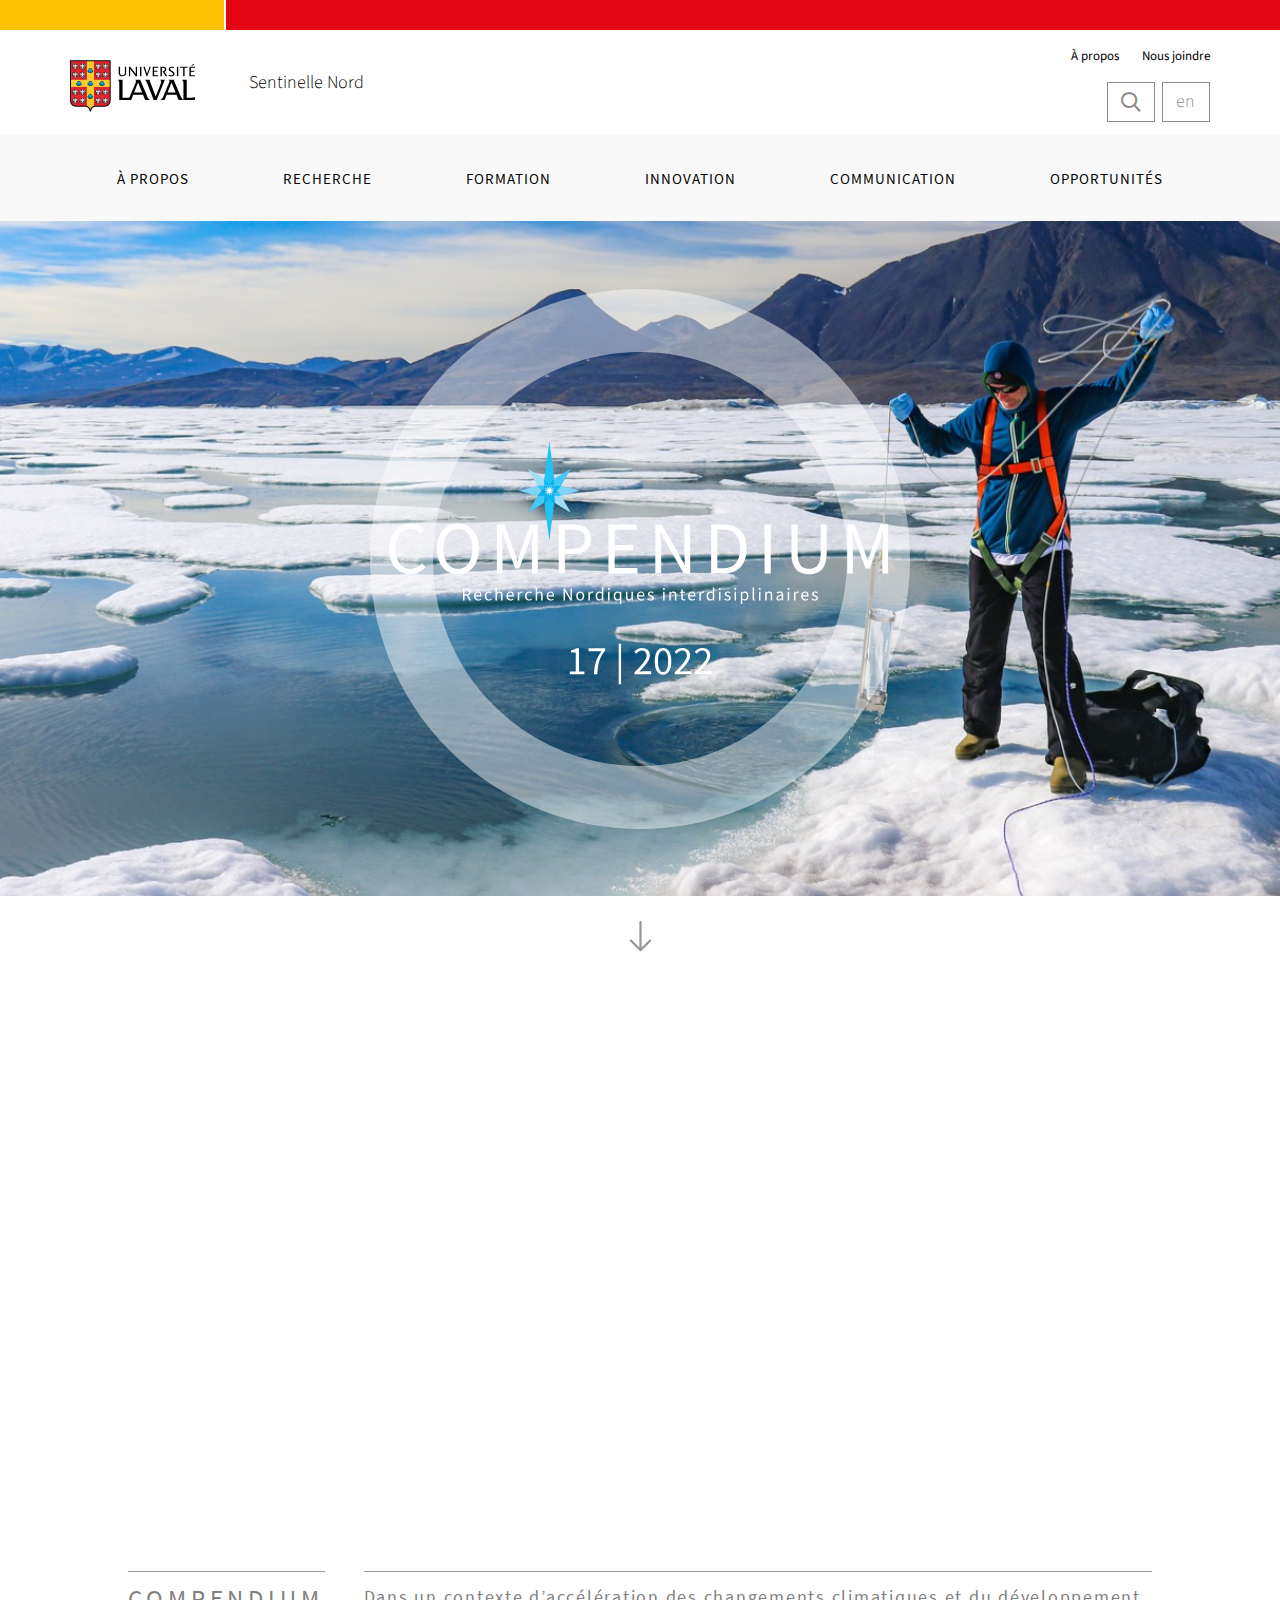
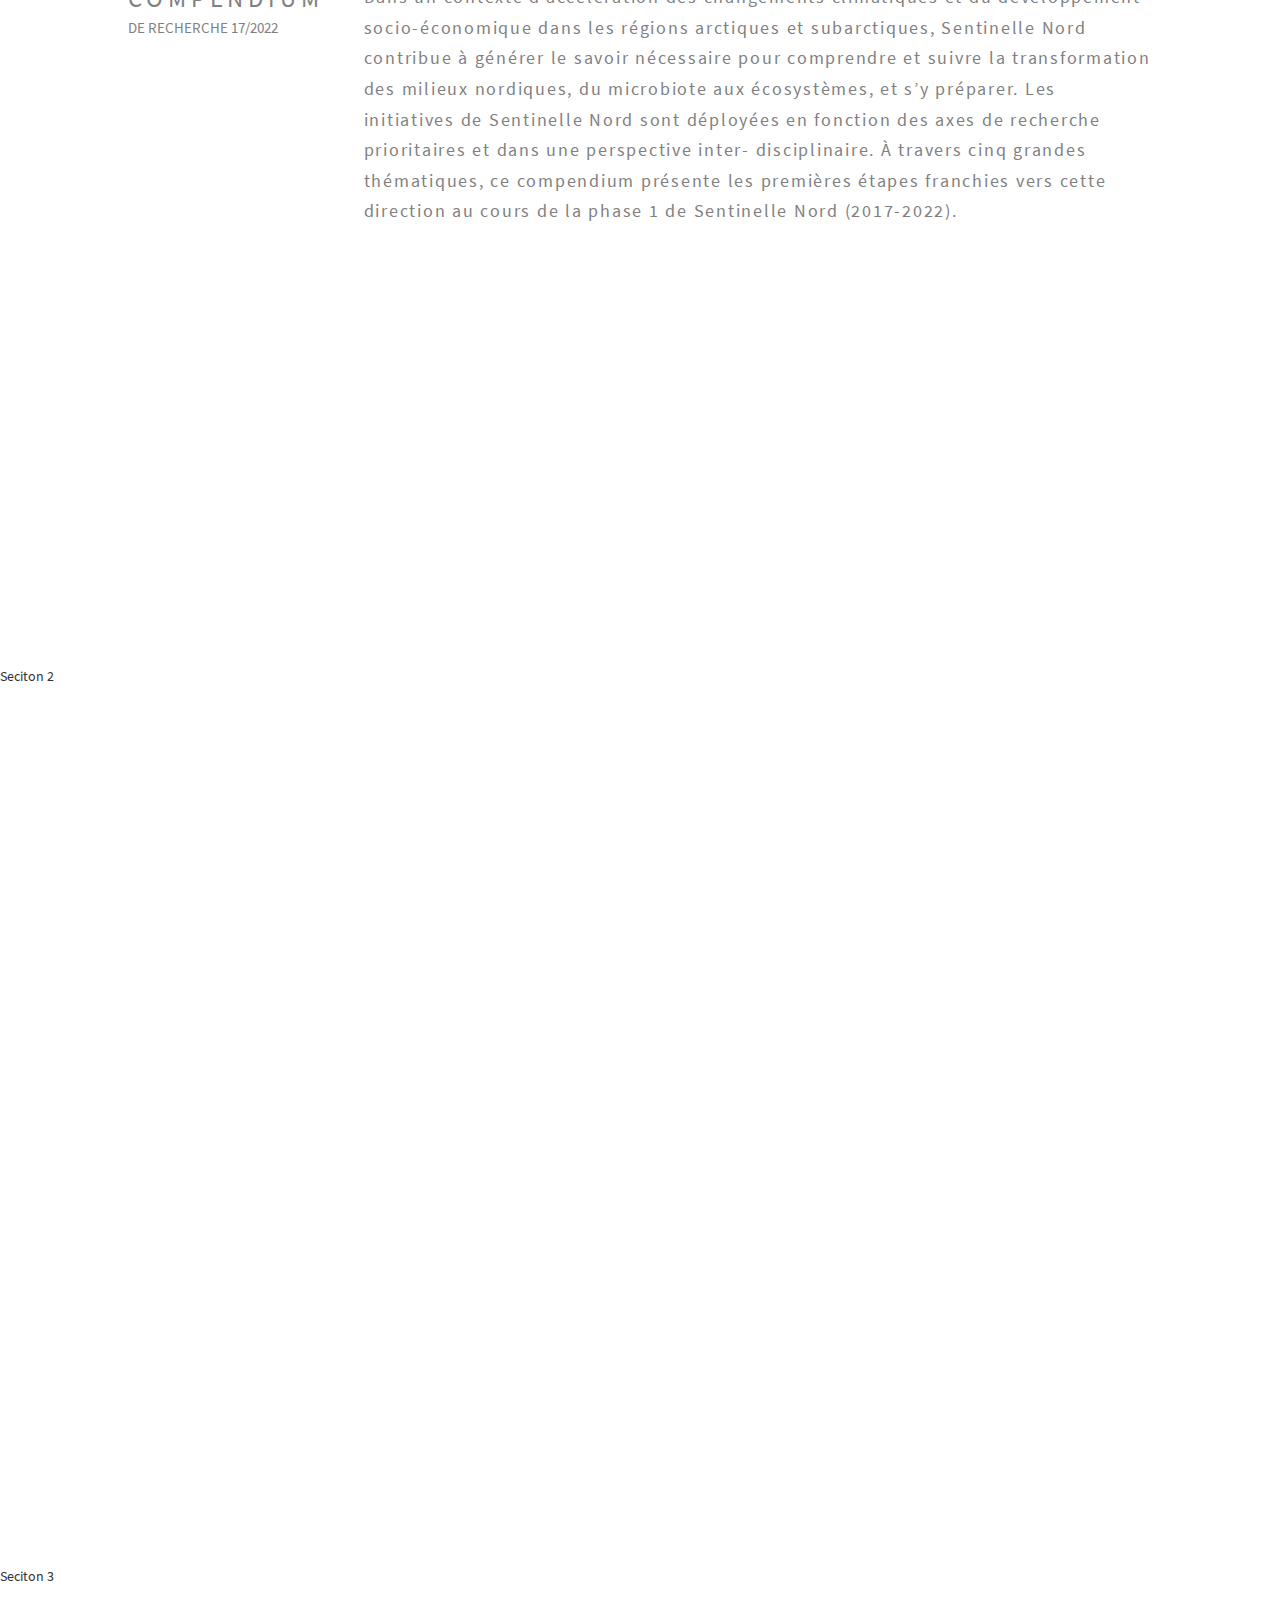
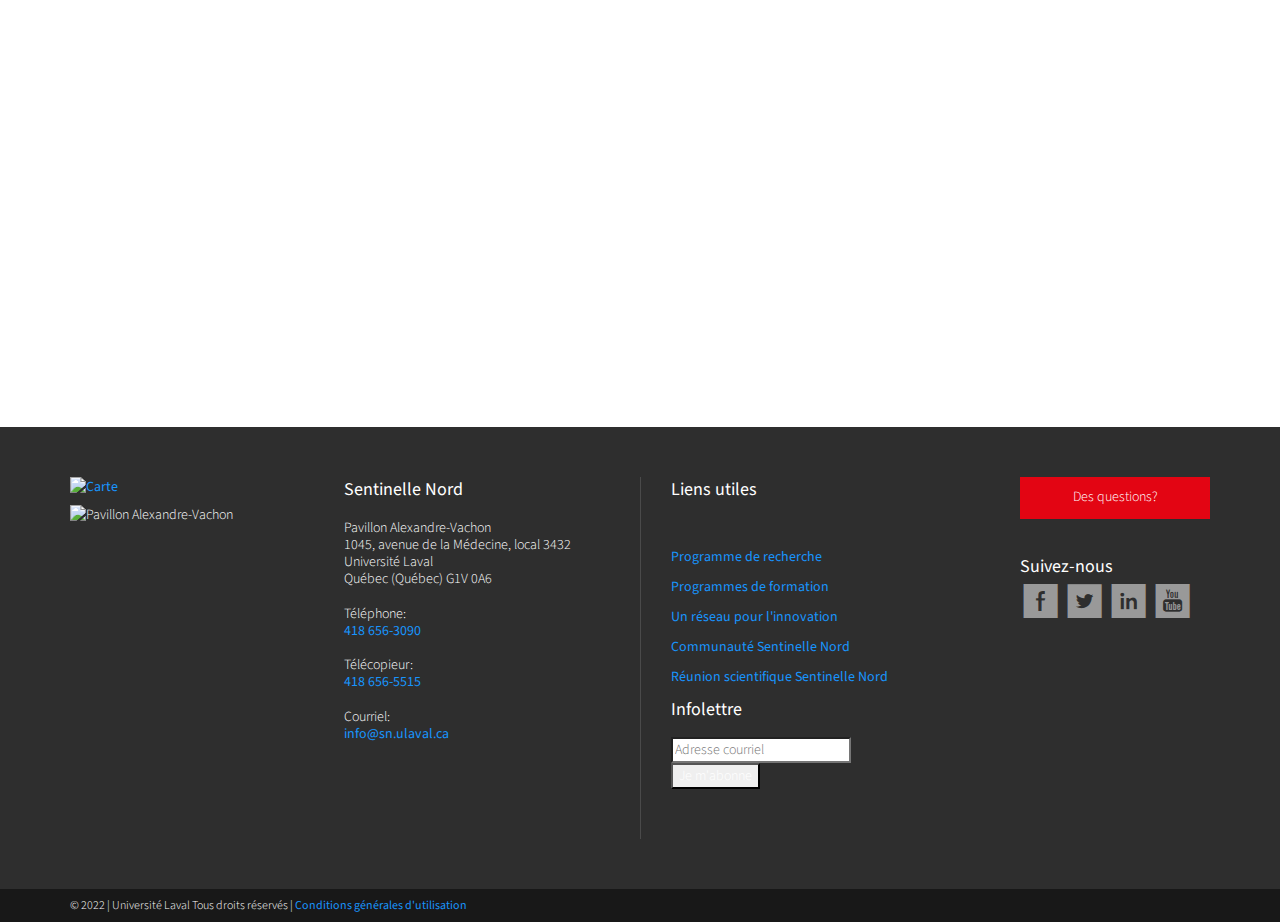
==== commit 4f62ccfa: "wip" ====
--- a/index.html
+++ b/index.html
@@ -987,8 +987,12 @@
                 </div>
             </div>
             <div class="vt-section">
+                <div class="down-arrow">
+                    <a href="#intro" class="down-arrow-link"><img src="./assets/down-arrow-13.svg" width="40px"></a>
+                </div>
                 <div class="vt-intro-background">
                 </div>
+
                 <div class="vt-content-grid">
                     <div>
                         <div class="vt-section-title vt-top-border">Compendium</div>
--- a/css/compendium.css
+++ b/css/compendium.css
@@ -11,7 +11,7 @@
     min-height: 100vh;
     width: 100vw;
     background-color: white;
-    border: #0000ff solid 1px;
+    /* border: #0000ff solid 1px; */
     scroll-snap-align: start;
     display: grid;
     align-content: center;
@@ -65,28 +65,38 @@
     background-color: white;
 }
 
-.vt-section-header img {
-    width: min(60vh, 60vw);
-    height: min(30vh, 30vw);
-    border-bottom-left-radius: 30vh;
-    border-bottom-right-radius: 30vh;
-    box-shadow: 0px 8px 12px -1px #BDBDBD;
-    box-sizing: content-box;
-    overflow: hidden;
-}
-
-
 .vt-intro-background {
     background: url('../assets/img1_large.jpeg');
     background-repeat: no-repeat;
     background-size: cover;
-    clip-path: circle(30vh at 50% 50%);
+    clip-path: circle(min(30vh,30vw) at 50% 50%);
     height: 100%;
     width: 100%;
-    top: -87vh;
+    top: -87.50vh;
     position: absolute;
-
-
+}
+
+.down-arrow {
+    position: absolute;
+    top: 0;
+    width: 100vw;
+    display: flex;
+    justify-content: center;
+    align-content: center;
+    z-index: 2;
+    /* transform: translateZ(-10px) scale(2); */
+}
+
+.down-arrow img {
+    width: 5vh;
+    height: 5vh;
+    margin-top: 2vh;
+}
+
+.down-arrow-link {
+    display: flex;
+    flex-direction: column;
+    justify-content: center;
 }
 
 
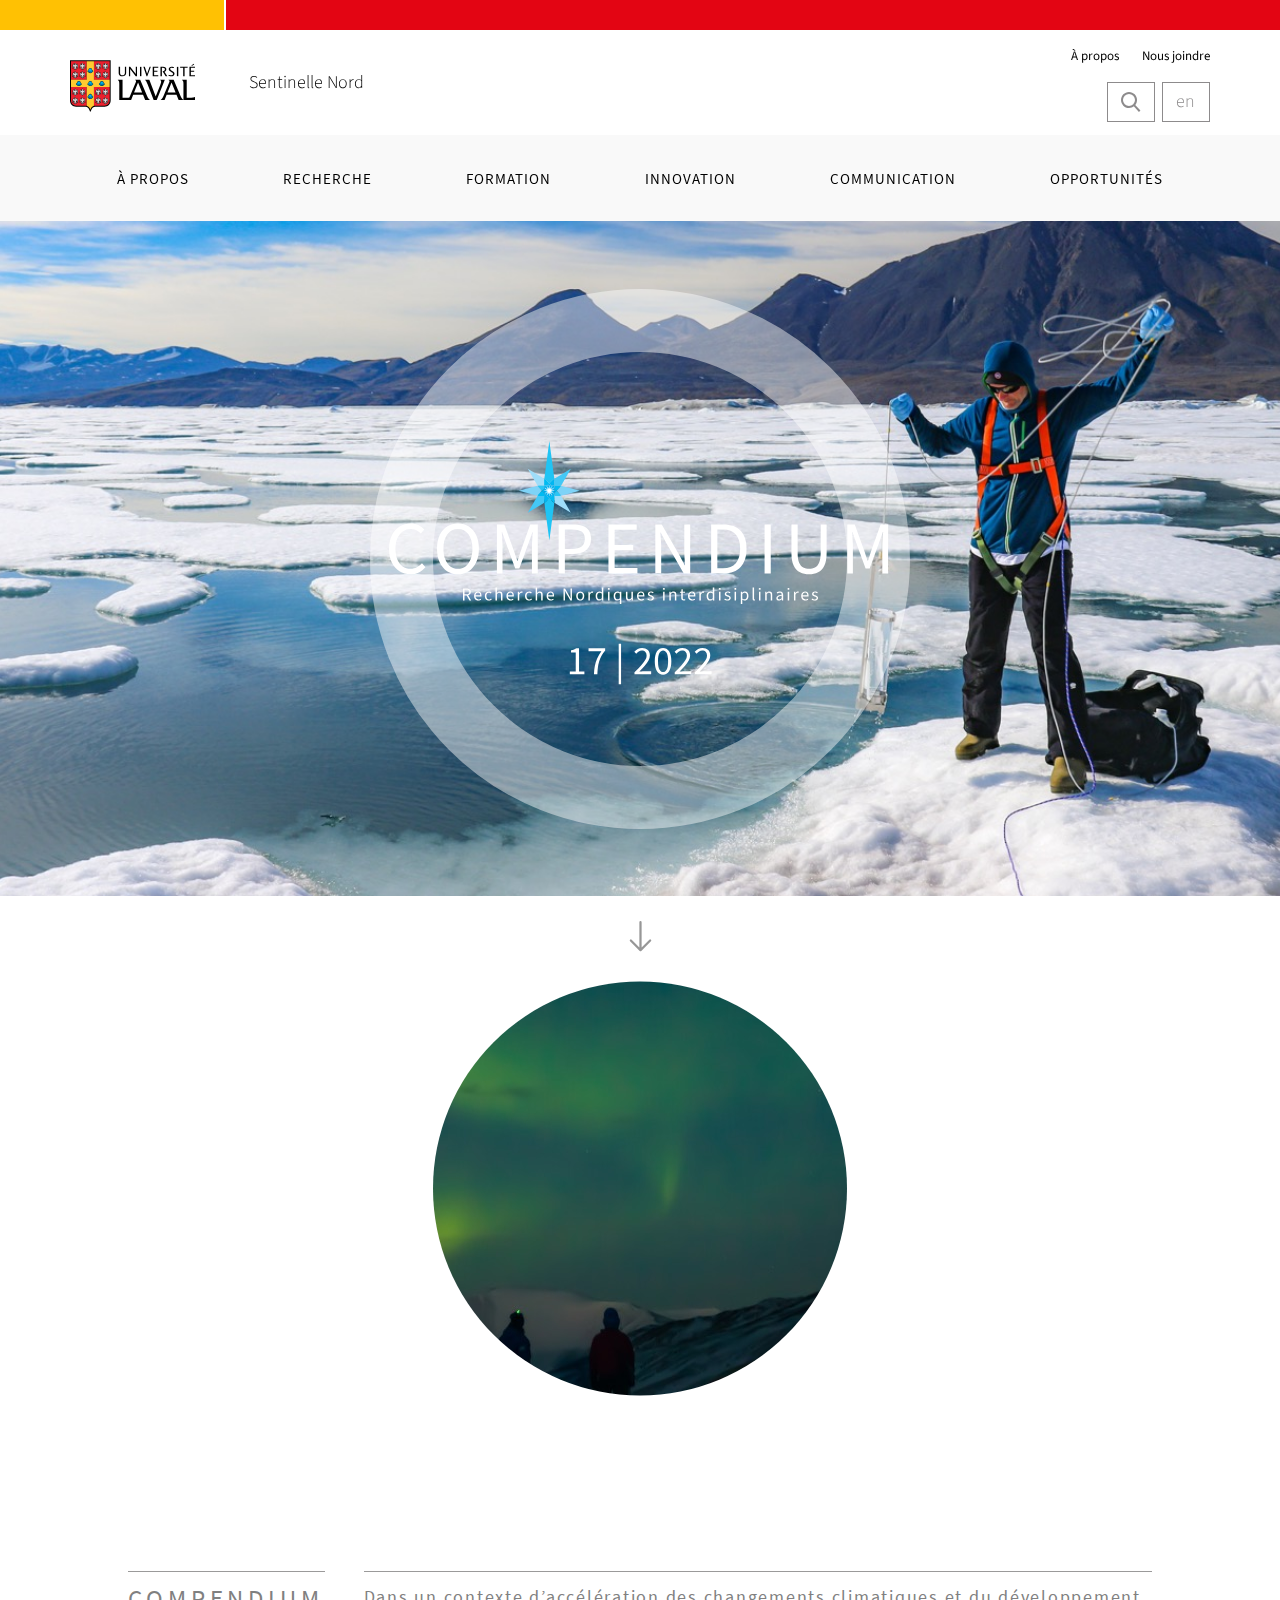
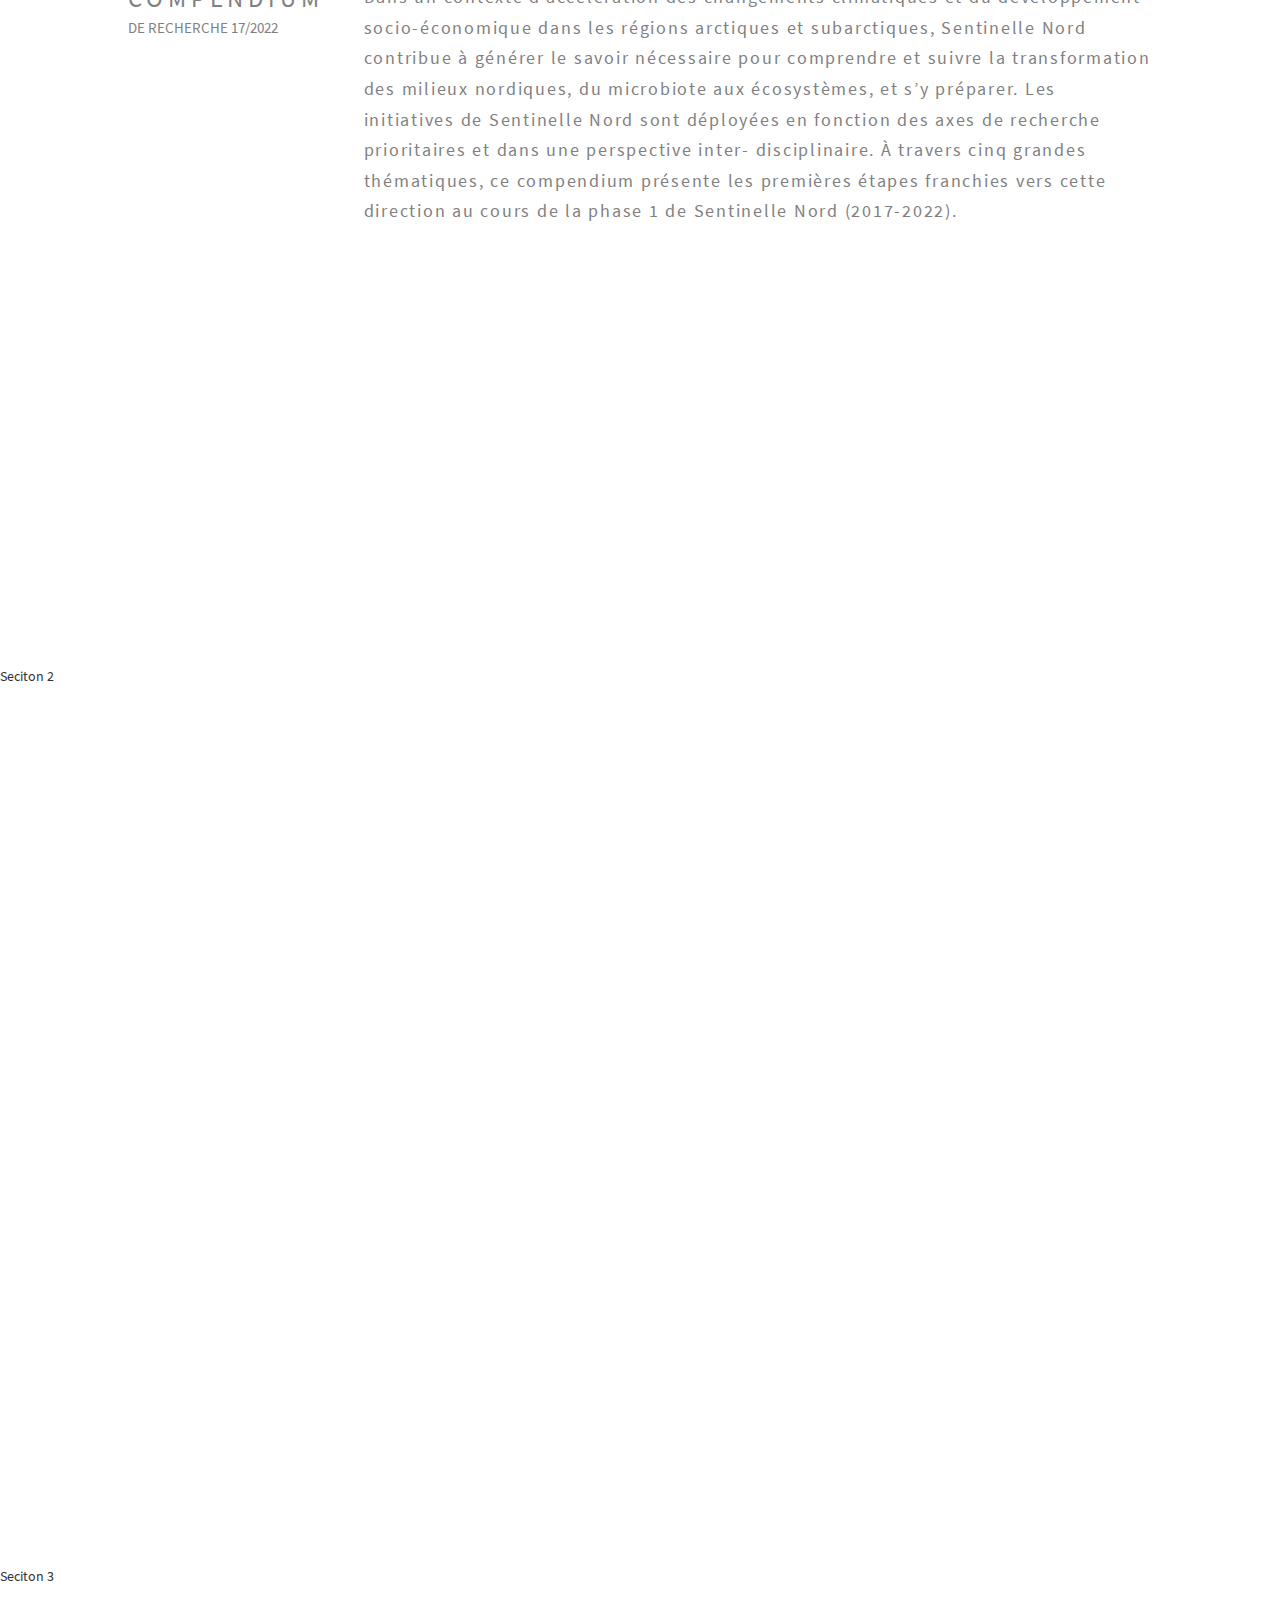
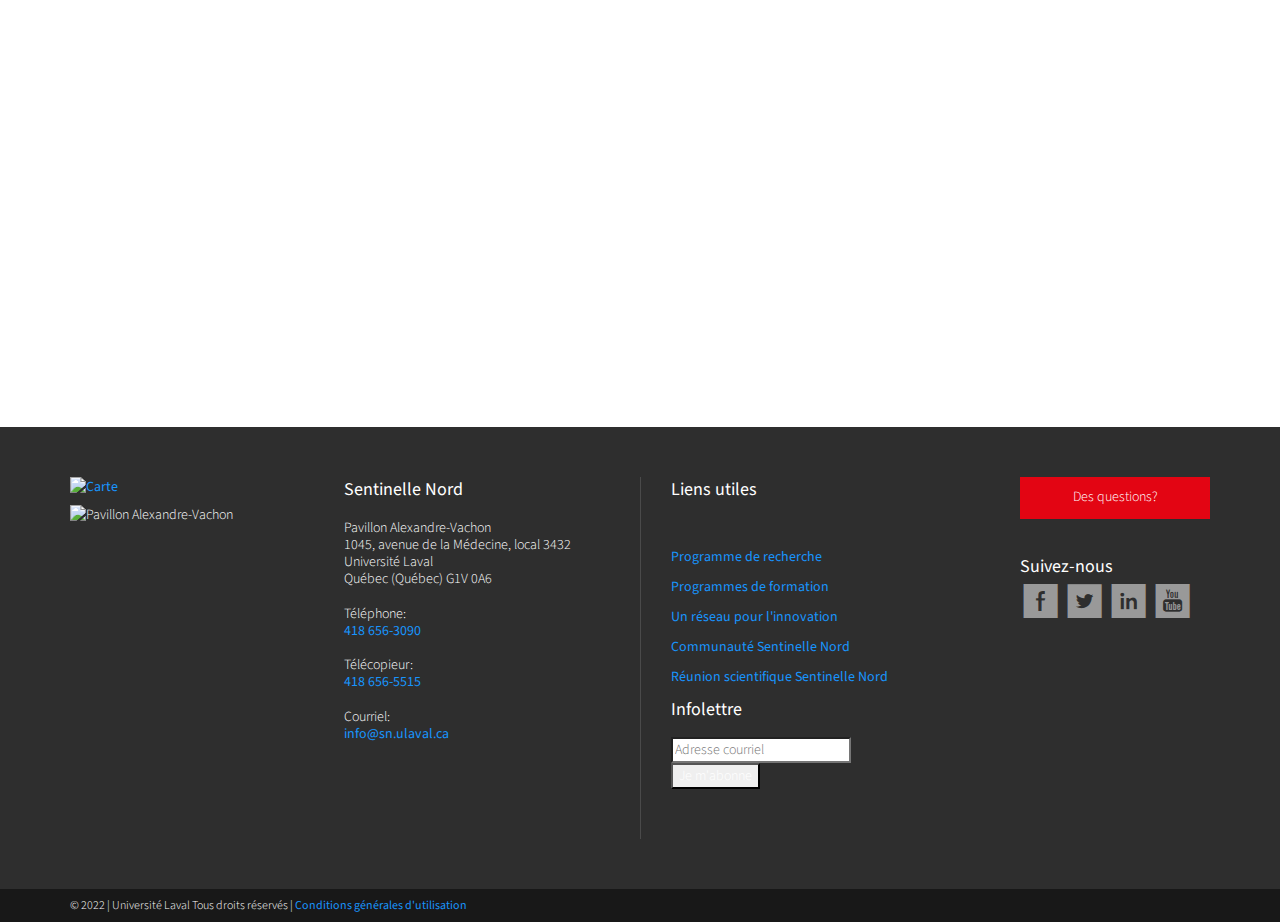
==== commit 70e3cf18: "mask parallax adjust for mobile" ====
--- a/index.html
+++ b/index.html
@@ -983,14 +983,14 @@
         <div class="vt-wrapper">
             <div class="vt-section vt-head vt-hero-background" id="vt-intro-head">
                 <div class="vt-hero-content">
-                    <img src="./assets/compendium-header.svg" alt="Compendium">
+                    <img src="./assets/compendium-header.svg" alt="Compendium" id="vt-hero-img">
                 </div>
             </div>
             <div class="vt-section">
                 <div class="down-arrow">
                     <a href="#intro" class="down-arrow-link"><img src="./assets/down-arrow-13.svg" width="40px"></a>
                 </div>
-                <div class="vt-intro-background">
+                <div class="vt-intro-background" id="vt-hero-mask">
                 </div>
 
                 <div class="vt-content-grid">
--- a/css/compendium.css
+++ b/css/compendium.css
@@ -1,8 +1,6 @@
 /* Wrapper Section */
 .vt-wrapper {
     position: relative;
-    scroll-behavior: smooth;
-    scroll-snap-type: y;
 }
 
 /* Sections / Pages */
@@ -12,10 +10,11 @@
     width: 100vw;
     background-color: white;
     /* border: #0000ff solid 1px; */
-    scroll-snap-align: start;
     display: grid;
     align-content: center;
     overflow: hidden;
+    will-change: transform;
+    will-change: filter;
 
 }
 
@@ -54,7 +53,7 @@
 
 /* img elements inside vt-hero-content size is 75% of height */
 .vt-hero-content img {
-    width: min(60vh, 60vw);
+    width: min(60vh, 80vw);
 }
 
 .vt-section-header {
@@ -69,11 +68,14 @@
     background: url('../assets/img1_large.jpeg');
     background-repeat: no-repeat;
     background-size: cover;
-    clip-path: circle(min(30vh,30vw) at 50% 50%);
-    height: 100%;
+    background-position: bottom center;
+    clip-path: circle(min(23vh,31vw) at 50% 50%);
+    height: 65vmin;
     width: 100%;
-    top: -87.50vh;
+    top: 0;
     position: absolute;
+    will-change: transform;
+    will-change: filter;
 }
 
 .down-arrow {
@@ -85,6 +87,8 @@
     align-content: center;
     z-index: 2;
     /* transform: translateZ(-10px) scale(2); */
+    will-change: transform;
+    will-change: filter;
 }
 
 .down-arrow img {
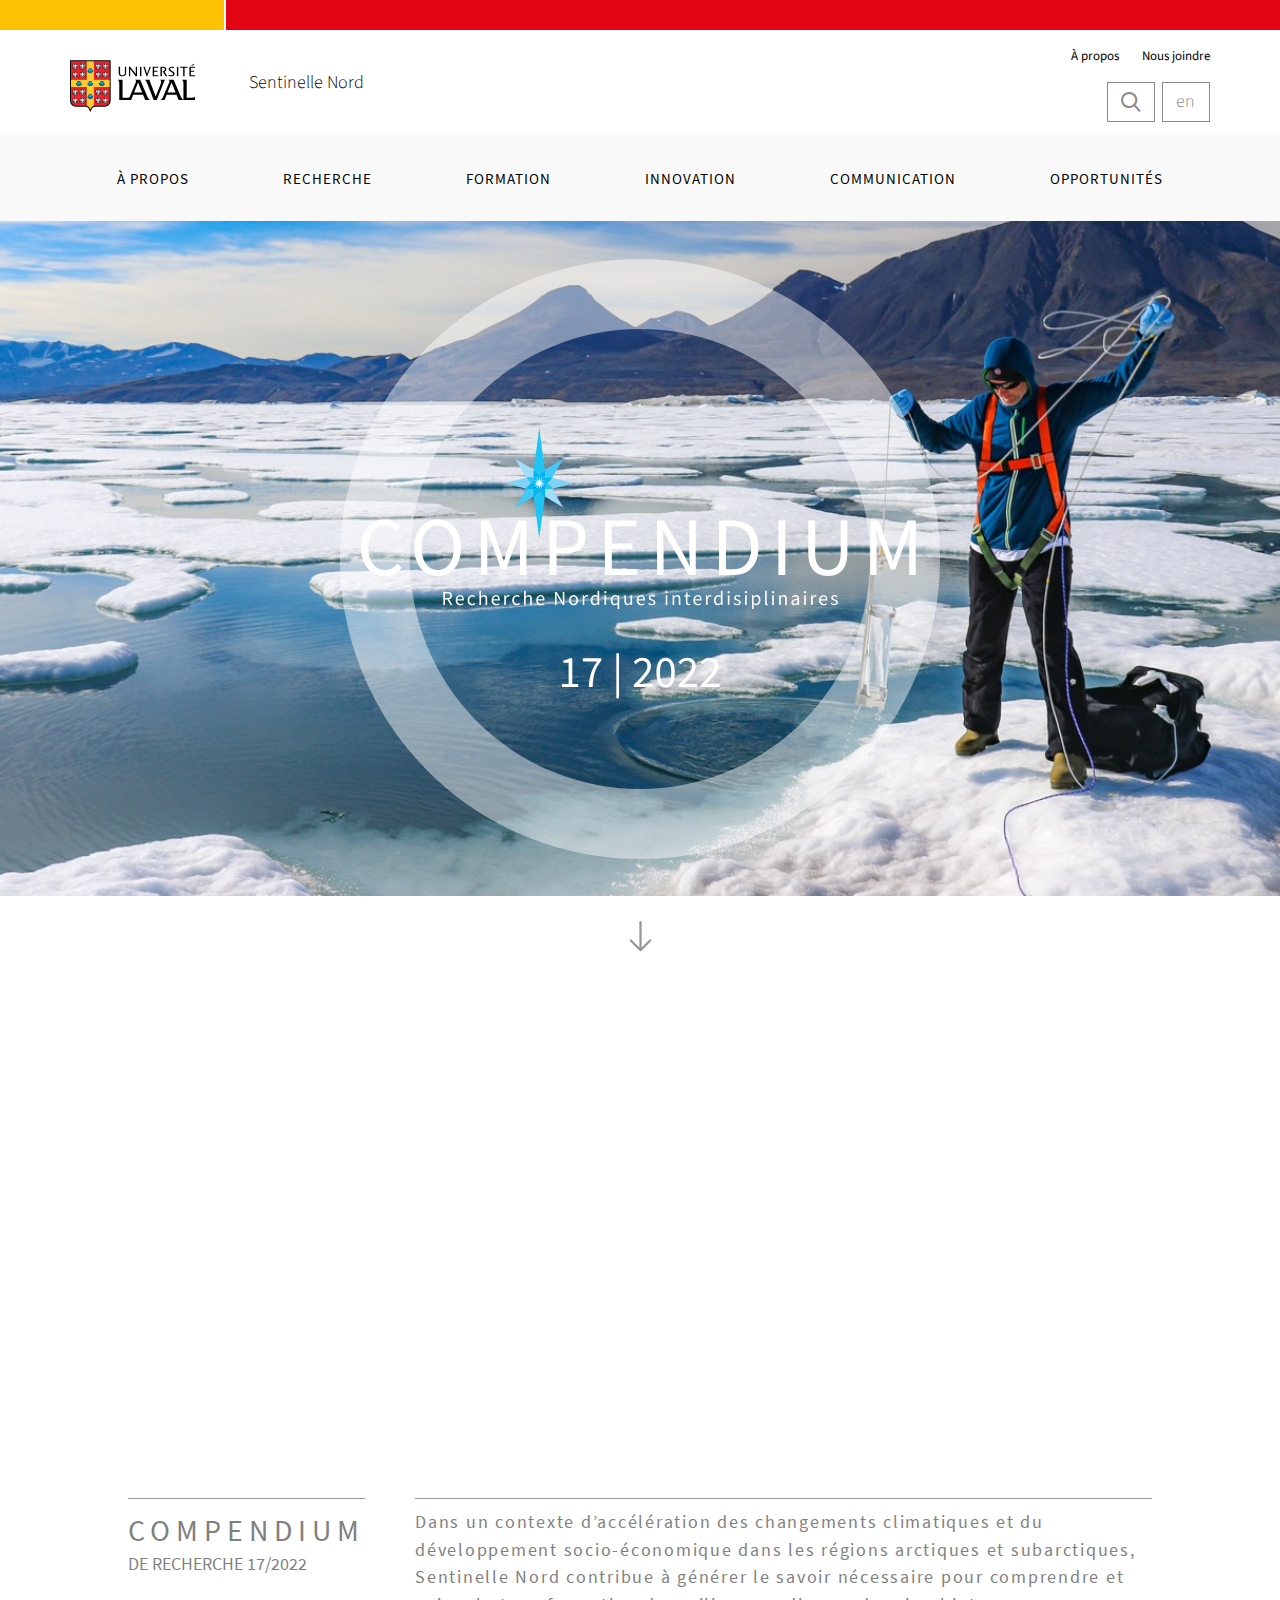
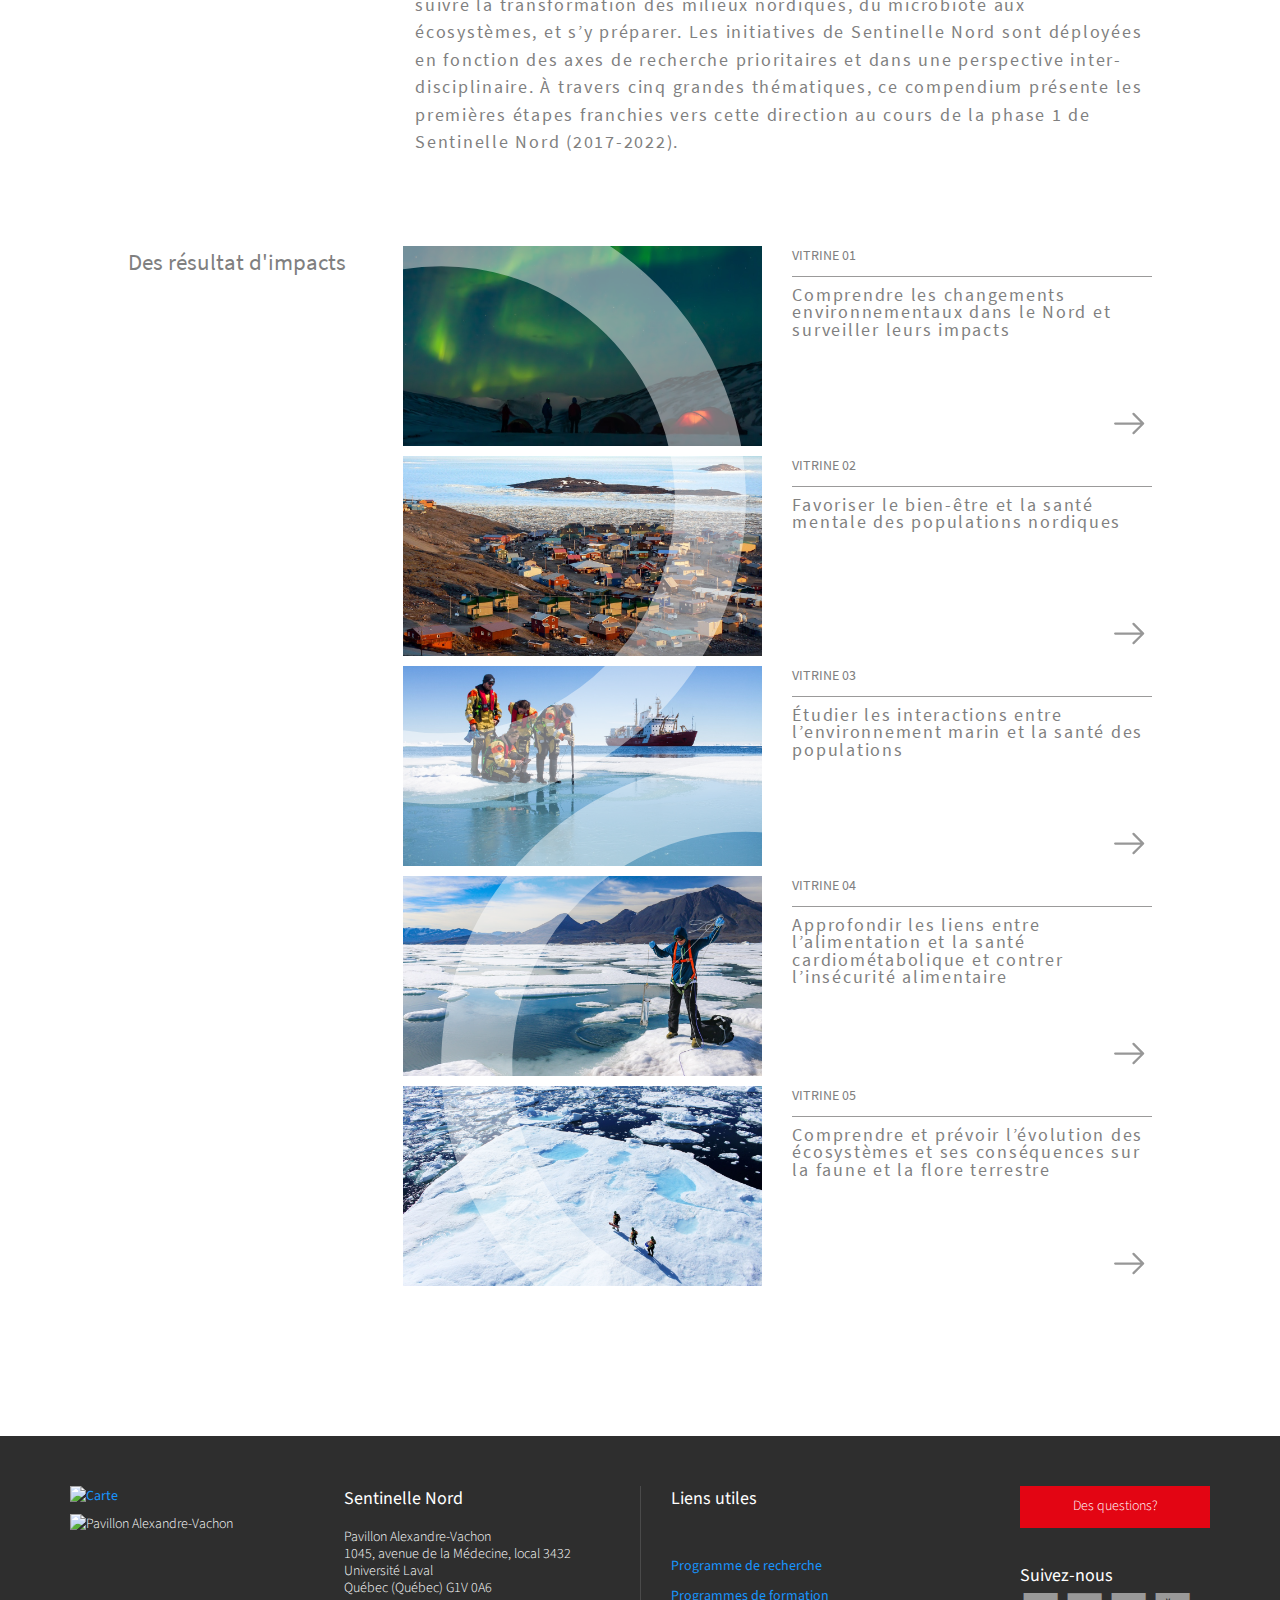
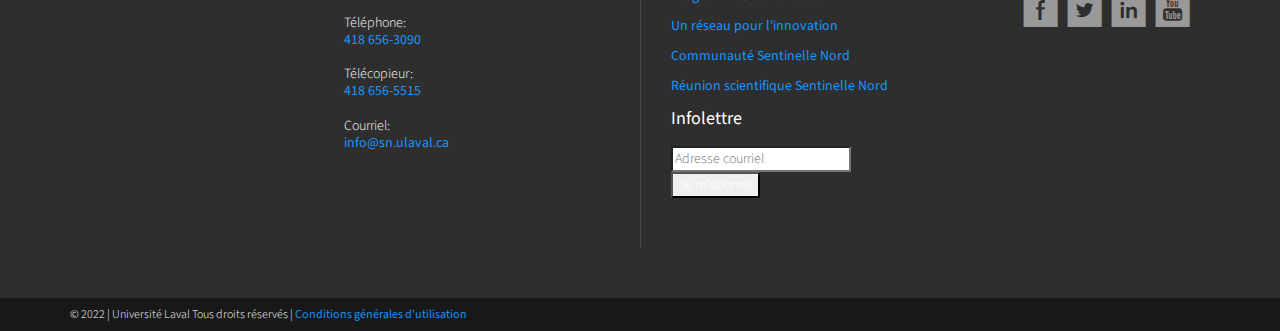
==== commit 30c4d47b: "index" ====
--- a/index.html
+++ b/index.html
@@ -995,14 +995,70 @@
 
                 <div class="vt-content-grid">
                     <div>
-                        <div class="vt-section-title vt-top-border">Compendium</div>
-                        <div class="vt-section-subtitle">De recherche 17/2022</div>
+                        <div class="vt-section-title vt-top-border vt-uppercase">Compendium</div>
+                        <div class="vt-section-subtitle vt-uppercase">De recherche 17/2022</div>
                     </div>
                     <div class="vt-section-text vt-top-border">Dans un contexte d’accélération des changements climatiques et du développement socio-économique dans les régions arctiques et subarctiques, Sentinelle Nord contribue à générer le savoir nécessaire pour comprendre et suivre la transformation des milieux nordiques, du microbiote aux écosystèmes, et s’y préparer. Les initiatives de Sentinelle Nord sont déployées en fonction des axes de recherche prioritaires et dans une perspective inter- disciplinaire. À travers cinq grandes thématiques, ce compendium présente les premières étapes franchies vers cette direction au cours de la phase 1 de Sentinelle Nord (2017-2022).</div>
                 </div>
             </div>
-            <div class="vt-section">Seciton 2</div>
-            <div class="vt-section">Seciton 3</div>
+            <div class="vt-section">
+                <div class="vt-index-grid-container">
+                    <div class="vt-section-secondary-title">Des résultat d'impacts</div>
+                    <div class="vt-index-item-grid">
+                        <div class="vt-index-img-container">
+                            <img src="./assets/img1_large.jpeg" class="vt-index-img" alt="Impact 1">
+                        </div>
+                        <div class="vt-index-text-container">
+                            <div class="vt-uppercase vt-bottom-margin-xs">Vitrine 01</div>
+                            <div class="vt-section-text vt-condensed-text vt-top-border">Comprendre les changements environnementaux dans le Nord et surveiller leurs impacts</div>
+                            <div class="vt-link-arrow">
+                                <a href="/vitrine1.html"><img src="./assets/down-arrow-13.svg"></a>
+                            </div>
+
+                        </div>
+                        <div class="vt-index-img-container">
+                            <img src="./assets/img2_large.jpeg" class="vt-index-img" alt="Impact 1">
+                        </div>
+                        <div class="vt-index-text-container">
+                            <div class="vt-uppercase vt-bottom-margin-xs">Vitrine 02</div>
+                            <div class="vt-section-text vt-condensed-text vt-top-border">Favoriser le bien-être et la santé mentale des populations nordiques</div>
+                            <div class="vt-link-arrow">
+                                <a href="/vitrine1.html"><img src="./assets/down-arrow-13.svg"></a>
+                            </div>
+                        </div>
+                        <div class="vt-index-img-container">
+                            <img src="./assets/img3_large.jpeg" class="vt-index-img" alt="Impact 1">
+                        </div>
+                        <div class="vt-index-text-container">
+                            <div class="vt-uppercase vt-bottom-margin-xs">Vitrine 03</div>
+                            <div class="vt-section-text vt-condensed-text vt-top-border">Étudier les interactions entre l’environnement marin et la santé des populations</div>
+                            <div class="vt-link-arrow">
+                                <a href="/vitrine1.html"><img src="./assets/down-arrow-13.svg"></a>
+                            </div>
+                        </div>
+                        <div class="vt-index-img-container">
+                            <img src="./assets/img4_large.jpeg" class="vt-index-img" alt="Impact 1">
+                        </div>
+                        <div class="vt-index-text-container">
+                            <div class="vt-uppercase vt-bottom-margin-xs">Vitrine 04</div>
+                            <div class="vt-section-text vt-condensed-text vt-top-border">Approfondir les liens entre l’alimentation et la santé cardiométabolique et contrer l’insécurité alimentaire</div>
+                            <div class="vt-link-arrow">
+                                <a href="/vitrine1.html"><img src="./assets/down-arrow-13.svg"></a>
+                            </div>
+                        </div>
+                        <div class="vt-index-img-container">
+                            <img src="./assets/img5_large.jpeg" class="vt-index-img" alt="Impact 1">
+                        </div>
+                        <div class="vt-index-text-container">
+                            <div class="vt-uppercase vt-bottom-margin-xs">Vitrine 05</div>
+                            <div class="vt-section-text vt-condensed-text vt-top-border">Comprendre et prévoir l’évolution des écosystèmes et ses conséquences sur la faune et la flore terrestre</div>
+                            <div class="vt-link-arrow">
+                                <a href="/vitrine1.html"><img src="./assets/down-arrow-13.svg"></a>
+                            </div>
+                        </div>
+                    </div>
+                </div>
+            </div>
         </div>
     </div>
     <!-- ULaval Footer Mockup -->
--- a/css/compendium.css
+++ b/css/compendium.css
@@ -1,6 +1,8 @@
 /* Wrapper Section */
 .vt-wrapper {
     position: relative;
+    max-width: 1920px;
+    margin-bottom: 15rem;
 }
 
 /* Sections / Pages */
@@ -11,7 +13,6 @@
     background-color: white;
     /* border: #0000ff solid 1px; */
     display: grid;
-    align-content: center;
     overflow: hidden;
     will-change: transform;
     will-change: filter;
@@ -23,7 +24,7 @@
     height: 75vh;
 }
 
-@media (max-width: 968px) {
+@media (max-width: 992px) {
     .vt-head{
         height: 90vh;
     }
@@ -32,13 +33,10 @@
 
 /* Hero title page */
 
-/* Class to make an image the entire background at all resolutions*/
-
 .vt-hero-background {
-    background: url('../assets/img4_large.jpeg') no-repeat center center fixed;
-    background-size: cover;
-    z-index: -1;
-
+    background: url('../assets/img4_large.jpeg') center top no-repeat scroll;
+    background-size: auto 100vh;
+    background-position: bottom center;
 }
 
 .vt-hero-content {
@@ -53,7 +51,7 @@
 
 /* img elements inside vt-hero-content size is 75% of height */
 .vt-hero-content img {
-    width: min(60vh, 80vw);
+    width: min(80vw, 600px);
 }
 
 .vt-section-header {
@@ -69,26 +67,24 @@
     background-repeat: no-repeat;
     background-size: cover;
     background-position: bottom center;
-    clip-path: circle(min(23vh,31vw) at 50% 50%);
-    height: 65vmin;
-    width: 100%;
-    top: 0;
-    position: absolute;
+    clip-path: circle(min(31vw, 230px));
+    height: min(62vw, 460px);
+    width: 100%;
+    top: calc(((75vh / 2) + 7vh + 460px - 3.5vh) * -1);
+    position: relative;
     will-change: transform;
     will-change: filter;
 }
 
 .down-arrow {
-    position: absolute;
-    top: 0;
+    position: relative;
     width: 100vw;
     display: flex;
     justify-content: center;
     align-content: center;
-    z-index: 2;
-    /* transform: translateZ(-10px) scale(2); */
     will-change: transform;
     will-change: filter;
+    height: 7vh;
 }
 
 .down-arrow img {
@@ -103,32 +99,18 @@
     justify-content: center;
 }
 
-
-/* background colors for sections: red, green, and blue */
-.vt-red {
-    background-color: #ff0000;
-}
-
-.vt-green {
-    background-color: #00ff00;
-}
-
-.vt-blue {
-    background-color: #0000ff;
-}
-
-
 /* Intro Section */
 
 .vt-content-grid {
     display: grid;
-    margin-top: 75vh;
-    grid-template-columns: 0.25fr 1fr;
-    grid-gap: 3vw;
+    grid-template-columns: 0.3fr 1fr;
+    grid-gap: 5rem;
+    margin: 0 auto;
     height: 100%;
+    width: 100%;
+    max-width: 1920px;
     padding: 0 10vw;
     color: grey;
-    font-weight: 300;
 }
 
 @media (max-width: 800px) {
@@ -140,9 +122,7 @@
 }
 
 .vt-section-title {
-    grid-column: 2;
-    text-transform: uppercase;
-    font-size: 1.75em;
+    font-size: 3rem;
     font-weight: 400;
     letter-spacing: 0.2em;
     /* grey border 10 px above */
@@ -150,9 +130,17 @@
 }
 
 .vt-section-subtitle {
+    font-size: 1.75rem;
+    font-weight: 300;
+}
+
+.vt-section-secondary-title {
+    font-size: 2.25rem;
+    font-weight: 300;
+}
+
+.vt-uppercase {
     text-transform: uppercase;
-    font-size: 1.5rem;
-    font-weight: 300;
 }
 
 .vt-top-border {
@@ -169,10 +157,82 @@
 }
 
 .vt-section-text {
-    font-size: 1.25em;
+    font-size: 1.75rem;
     letter-spacing: 0.1em;
-    line-height: 1.75em;
-}
+    line-height: 2.75rem;
+}
+
+.vt-condensed-text {
+    line-height: 1.75rem;
+}
+
+.vt-bottom-margin-xs {
+    margin-bottom: 1rem;
+}
+
+/* Vitrine Index Section */
+.vt-index-grid-container {
+    display: grid;
+    grid-template-columns: 0.3fr 1fr;
+    grid-gap: 5rem;
+    margin-top: 5rem;
+    margin-left: auto;
+    margin-right: auto;
+    margin-bottom: auto;
+    width: 100%;
+    max-width: 1920px;
+    padding: 0 10vw;
+    color: grey;
+}
+
+.vt-index-item-grid {
+    display: grid;
+    grid-template-columns: 1fr 1fr;
+    row-gap: 1rem;
+    column-gap: 3rem;
+    width: 100%;
+    color: grey;
+    counter-reset: item-number;
+}
+
+.vt-index-item-grid::after {
+    background-image: url(../assets/ellipse-bg.svg);
+    background-size: 240%;
+    background-position: 50% 60%;
+    content: "";
+    width: 29.75vw;
+    height: 100%;
+    z-index: 23;
+    position: absolute;
+}
+
+.vt-index-img {
+    width: 100%;
+    max-height: 20rem;
+    object-fit: cover;
+    object-position: bottom;
+}
+
+.vt-index-text-container {
+    position: relative;
+}
+
+.vt-link-arrow {
+    position: absolute;
+    bottom: 0;
+    right: 0;
+    width: 4.5rem;
+    height: 4.5rem;
+}
+
+.vt-link-arrow img {
+    rotate: -90deg;
+}
+
+.vt-link-arrow img:hover {
+    filter: brightness(0.5);
+}
+
 
 /* Mocking CSS taken from template not required in module */
 
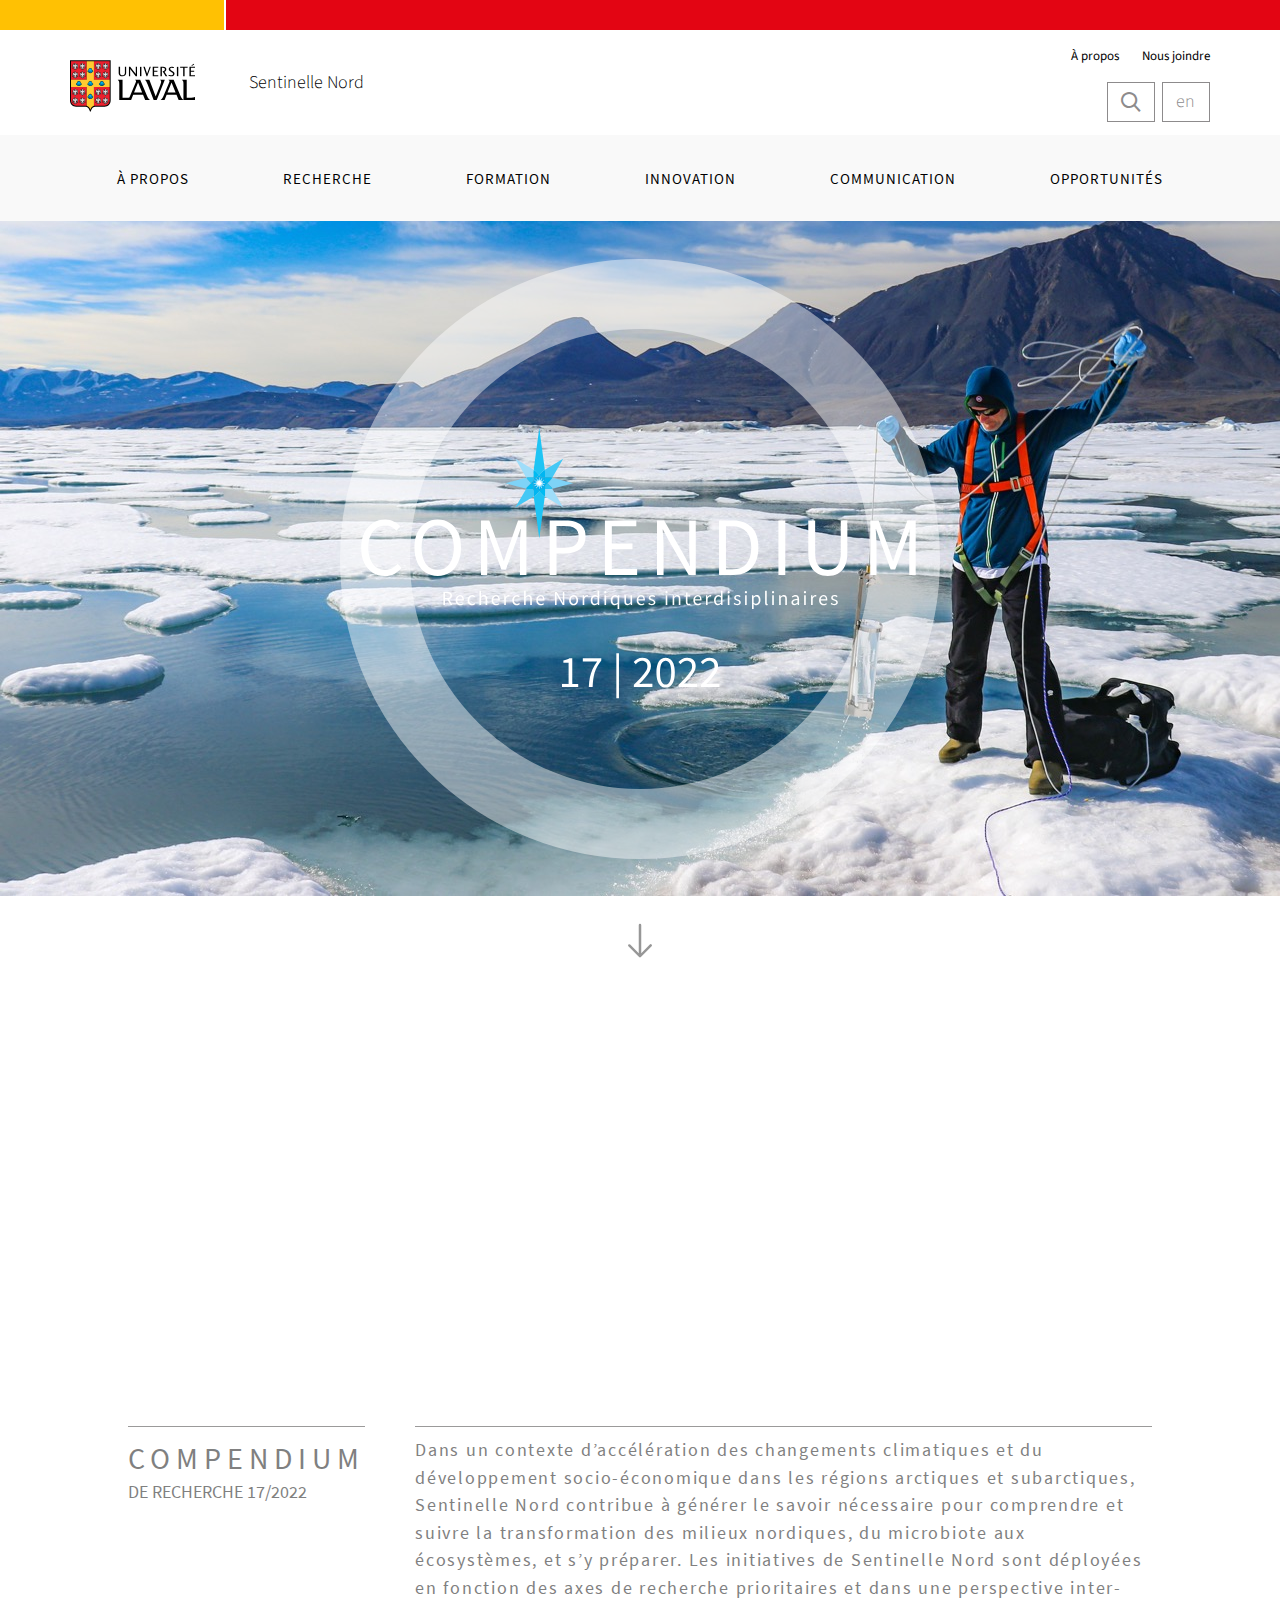
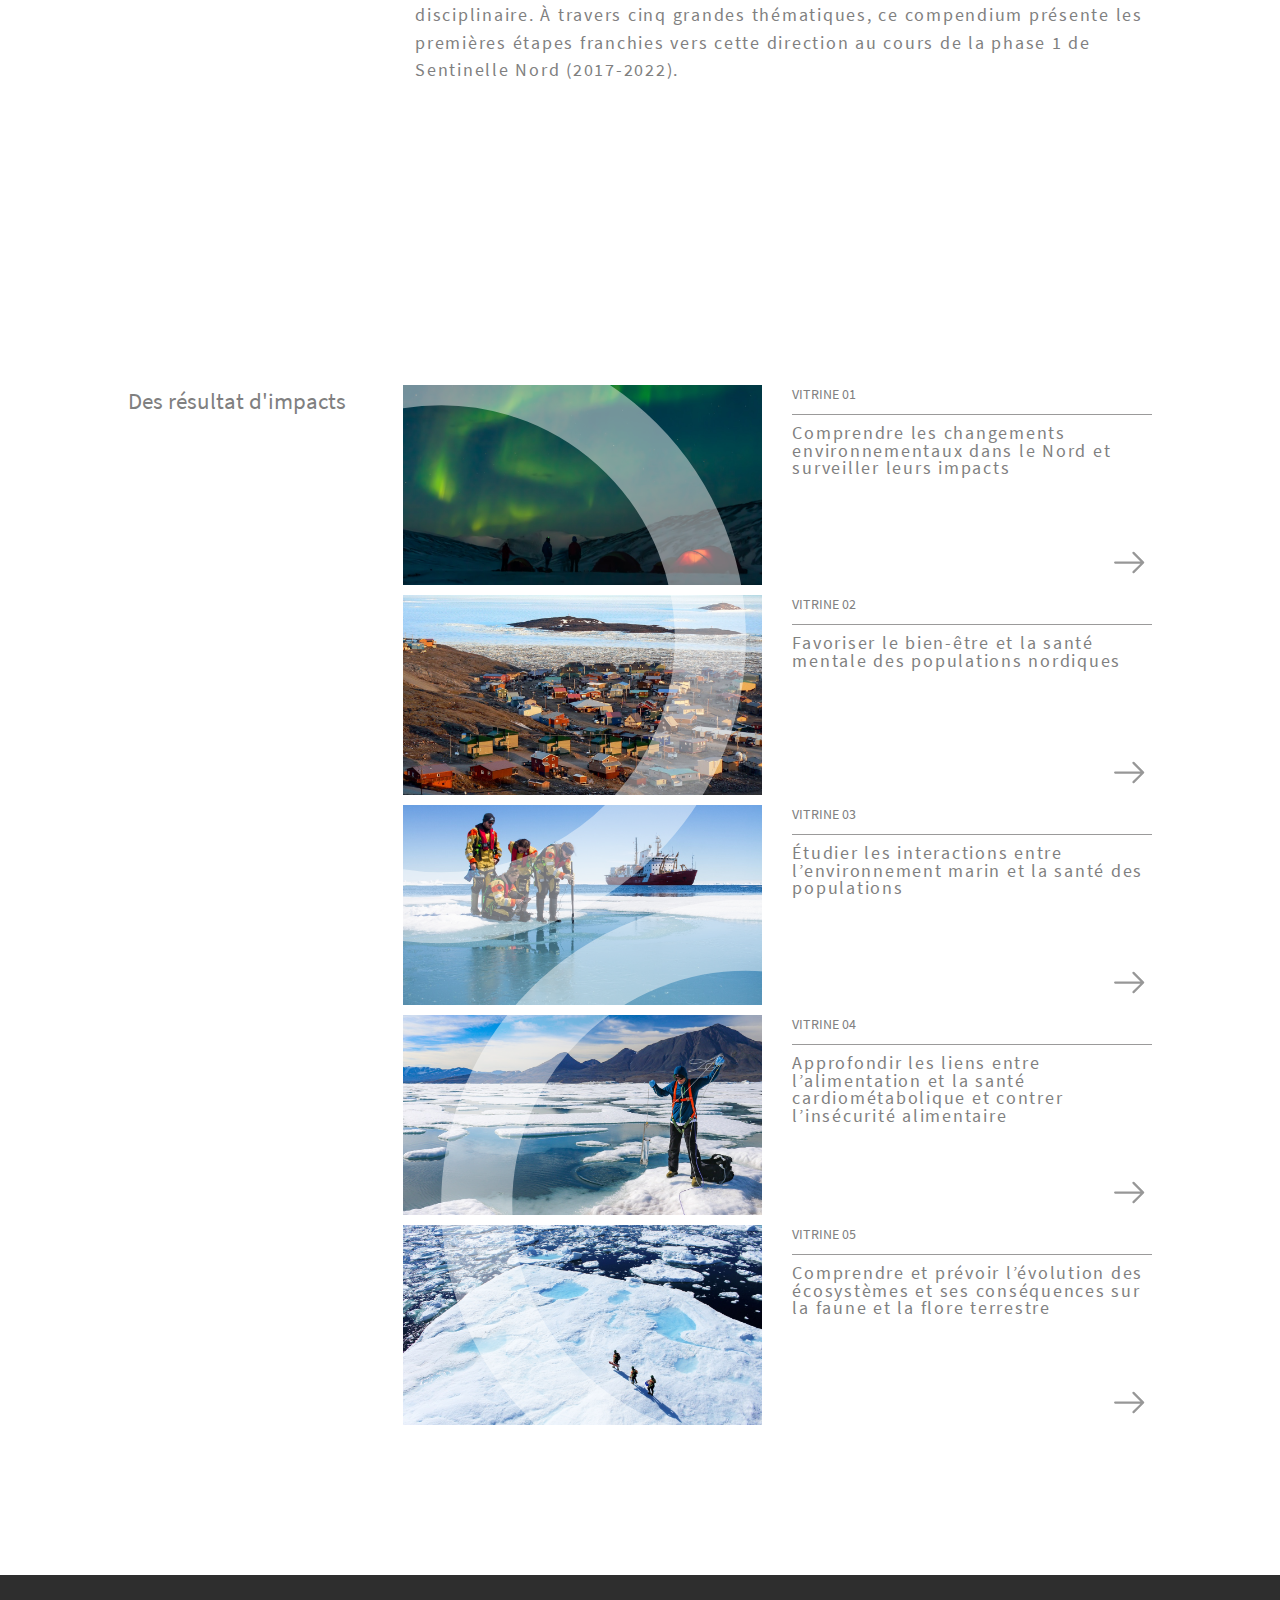
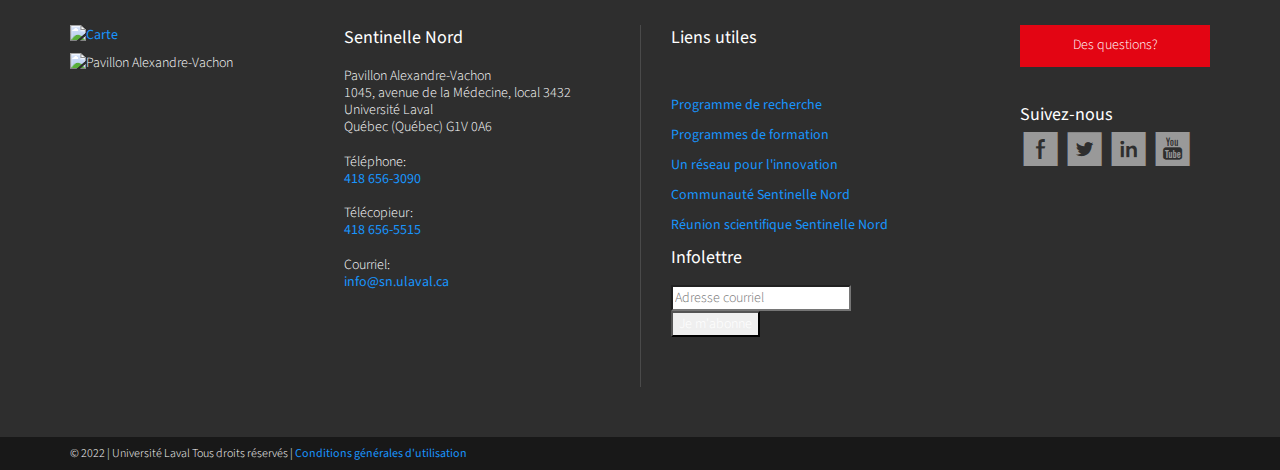
==== commit 9d1a11e3: "parallax fixed" ====
--- a/index.html
+++ b/index.html
@@ -1001,7 +1001,7 @@
                     <div class="vt-section-text vt-top-border">Dans un contexte d’accélération des changements climatiques et du développement socio-économique dans les régions arctiques et subarctiques, Sentinelle Nord contribue à générer le savoir nécessaire pour comprendre et suivre la transformation des milieux nordiques, du microbiote aux écosystèmes, et s’y préparer. Les initiatives de Sentinelle Nord sont déployées en fonction des axes de recherche prioritaires et dans une perspective inter- disciplinaire. À travers cinq grandes thématiques, ce compendium présente les premières étapes franchies vers cette direction au cours de la phase 1 de Sentinelle Nord (2017-2022).</div>
                 </div>
             </div>
-            <div class="vt-section">
+            <div class="vt-section vt-section-top-margin">
                 <div class="vt-index-grid-container">
                     <div class="vt-section-secondary-title">Des résultat d'impacts</div>
                     <div class="vt-index-item-grid">
--- a/css/compendium.css
+++ b/css/compendium.css
@@ -1,15 +1,13 @@
 /* Wrapper Section */
 .vt-wrapper {
     position: relative;
-    max-width: 1920px;
     margin-bottom: 15rem;
 }
 
 /* Sections / Pages */
 .vt-section {
     position: relative;
-    min-height: 100vh;
-    width: 100vw;
+    width: 100%;
     background-color: white;
     /* border: #0000ff solid 1px; */
     display: grid;
@@ -33,10 +31,19 @@
 
 /* Hero title page */
 
+/* Background should cover on all devices and be compatible with
+mobile and Safari */
 .vt-hero-background {
     background: url('../assets/img4_large.jpeg') center top no-repeat scroll;
-    background-size: auto 100vh;
+    background-repeat: no-repeat;
+    background-size: cover;
     background-position: bottom center;
+    height: 75vh;
+    width: 100%;
+    position: relative;
+    will-change: transform;
+    will-change: filter;
+
 }
 
 .vt-hero-content {
@@ -45,8 +52,9 @@
     flex-direction: column;
     justify-content: center;
     align-items: center;
-    width: 100%;
     height: 100%;
+    width: 100%;
+
 }
 
 /* img elements inside vt-hero-content size is 75% of height */
@@ -68,29 +76,27 @@
     background-size: cover;
     background-position: bottom center;
     clip-path: circle(min(31vw, 230px));
+    top: calc(-7rem - (75vh / 2) - (min(31vw, 230px)));
+    margin-bottom: 0vh;
     height: min(62vw, 460px);
-    width: 100%;
-    top: calc(((75vh / 2) + 7vh + 460px - 3.5vh) * -1);
-    position: relative;
-    will-change: transform;
-    will-change: filter;
+    position: relative;
 }
 
 .down-arrow {
     position: relative;
-    width: 100vw;
+    width: 100%;
     display: flex;
     justify-content: center;
     align-content: center;
     will-change: transform;
     will-change: filter;
-    height: 7vh;
+    height: 7rem;
 }
 
 .down-arrow img {
-    width: 5vh;
-    height: 5vh;
-    margin-top: 2vh;
+    width: 5rem;
+    height: 5rem;
+    margin-top: 2rem;
 }
 
 .down-arrow-link {
@@ -108,7 +114,6 @@
     margin: 0 auto;
     height: 100%;
     width: 100%;
-    max-width: 1920px;
     padding: 0 10vw;
     color: grey;
 }
@@ -116,7 +121,7 @@
 @media (max-width: 800px) {
     .vt-content-grid {
         grid-template-columns: 1fr;
-        row-gap: 5vw;
+        row-gap: 5rem;
         height: auto;
     }
 }
@@ -146,6 +151,10 @@
 .vt-top-border {
     border-top: 1px solid #9b9a9a;
     padding-top: 10px;
+}
+
+.vt-section-top-margin {
+    margin-top: 25rem;
 }
 
 /* hide top border if screen smaller */
@@ -180,7 +189,6 @@
     margin-right: auto;
     margin-bottom: auto;
     width: 100%;
-    max-width: 1920px;
     padding: 0 10vw;
     color: grey;
 }
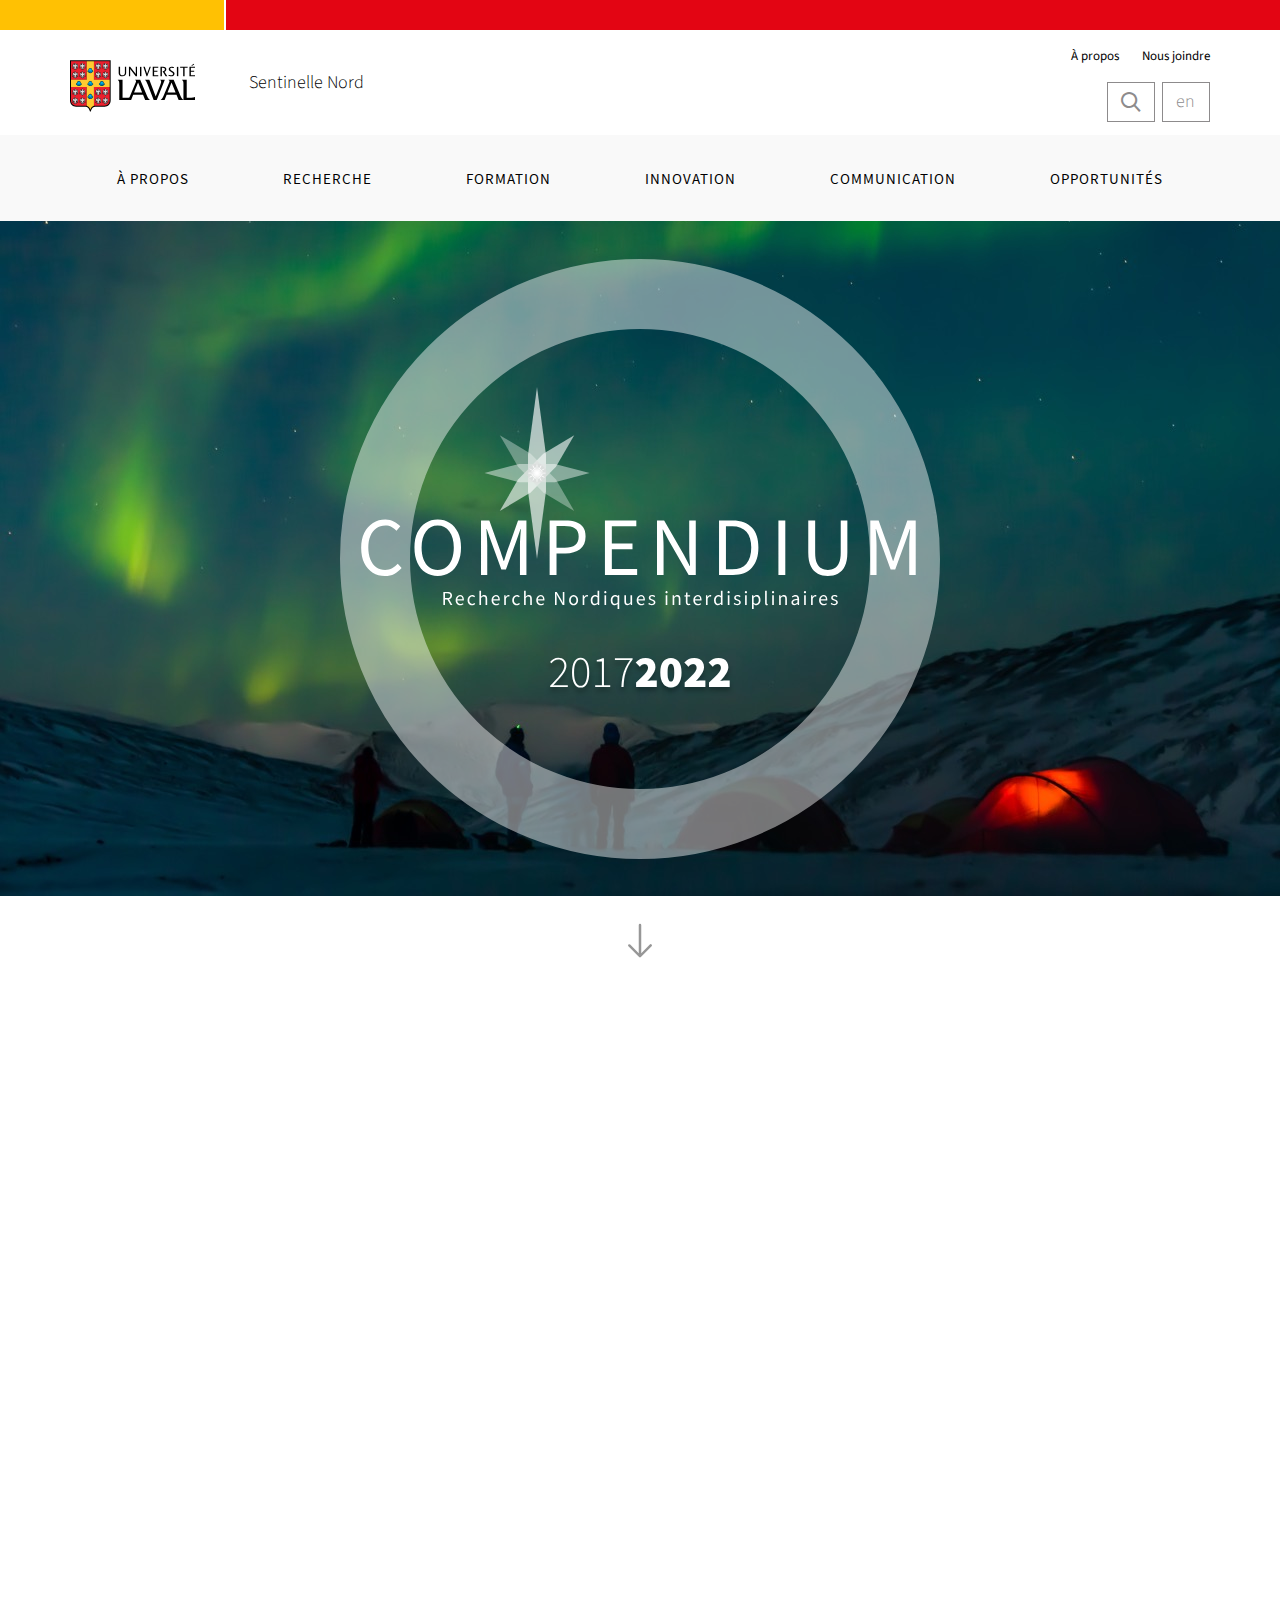
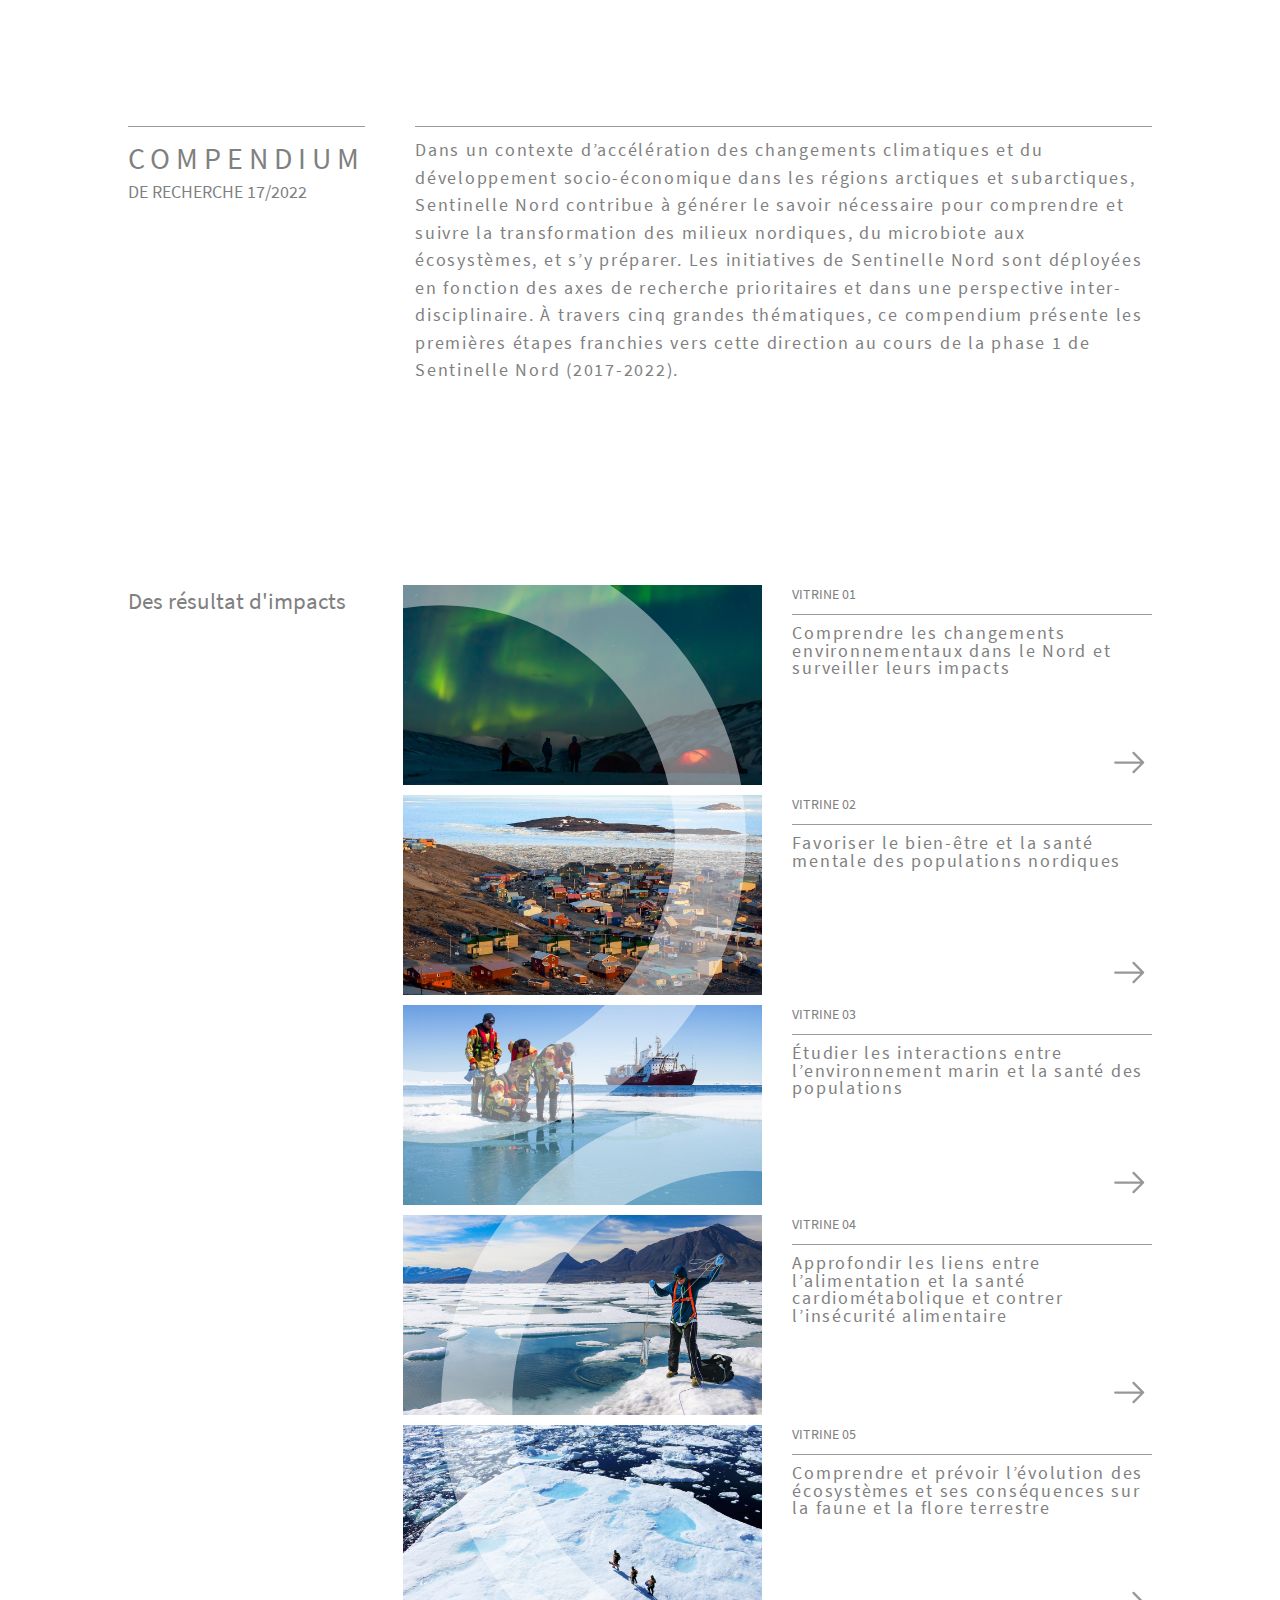
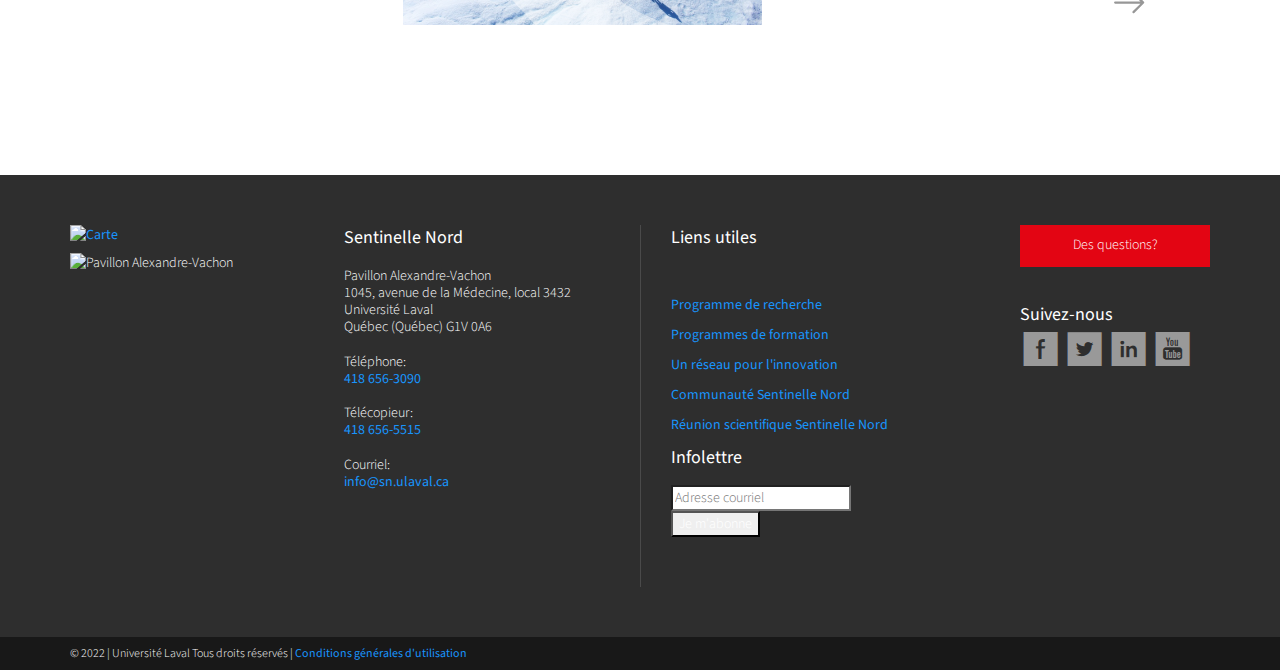
==== commit 1467c9e4: "progress" ====
--- a/index.html
+++ b/index.html
@@ -981,7 +981,7 @@
     <!-- End Ulaval Header Mockup -->
     <div class="main content">
         <div class="vt-wrapper">
-            <div class="vt-section vt-head vt-hero-background" id="vt-intro-head">
+            <div class="vt-section vt-head vt-hero-background" id="vt-intro-head" style="background-image: url(./assets//img1_large.jpeg);">
                 <div class="vt-hero-content">
                     <img src="./assets/compendium-header.svg" alt="Compendium" id="vt-hero-img">
                 </div>
--- a/css/compendium.css
+++ b/css/compendium.css
@@ -1,3 +1,8 @@
+/* * {
+    box-sizing: border-box;
+    outline: 1px solid limegreen !important;
+} */
+
 /* Wrapper Section */
 .vt-wrapper {
     position: relative;
@@ -9,7 +14,6 @@
     position: relative;
     width: 100%;
     background-color: white;
-    /* border: #0000ff solid 1px; */
     display: grid;
     overflow: hidden;
     will-change: transform;
@@ -28,13 +32,12 @@
     }
 }
 
-
 /* Hero title page */
 
 /* Background should cover on all devices and be compatible with
 mobile and Safari */
 .vt-hero-background {
-    background: url('../assets/img4_large.jpeg') center top no-repeat scroll;
+    /* background: url('../assets/img1_large.jpeg') center top no-repeat scroll; */
     background-repeat: no-repeat;
     background-size: cover;
     background-position: bottom center;
@@ -71,13 +74,13 @@
 }
 
 .vt-intro-background {
-    background: url('../assets/img1_large.jpeg');
+    background: url('../assets/img2_large.jpeg');
     background-repeat: no-repeat;
     background-size: cover;
-    background-position: bottom center;
+    background-position: center center;
     clip-path: circle(min(31vw, 230px));
     top: calc(-7rem - (75vh / 2) - (min(31vw, 230px)));
-    margin-bottom: 0vh;
+    margin-bottom: 300px;
     height: min(62vw, 460px);
     position: relative;
 }
@@ -154,7 +157,7 @@
 }
 
 .vt-section-top-margin {
-    margin-top: 25rem;
+    margin-top: 150px;
 }
 
 /* hide top border if screen smaller */
@@ -193,6 +196,13 @@
     color: grey;
 }
 
+@media (max-width: 900px) {
+    .vt-index-grid-container {
+        grid-template-columns: 1fr;
+        row-gap: 5rem;
+    }
+}
+
 .vt-index-item-grid {
     display: grid;
     grid-template-columns: 1fr 1fr;
@@ -201,6 +211,17 @@
     width: 100%;
     color: grey;
     counter-reset: item-number;
+}
+
+@media (max-width: 425px) {
+    .vt-index-item-grid {
+        grid-template-columns: 1fr;
+        row-gap: 2rem;
+    }
+    .vt-index-text-container .vt-section-text {
+        max-width: 90%;
+        padding-bottom: 4rem;
+    }
 }
 
 .vt-index-item-grid::after {
@@ -214,6 +235,18 @@
     position: absolute;
 }
 
+@media (max-width: 900px) {
+    .vt-index-item-grid::after {
+        width: 38vw;
+    }
+}
+
+@media (max-width: 425px) {
+    .vt-index-item-grid::after {
+        display: none;
+    }
+}
+
 .vt-index-img {
     width: 100%;
     max-height: 20rem;
@@ -240,6 +273,46 @@
 .vt-link-arrow img:hover {
     filter: brightness(0.5);
 }
+
+.vit-header {
+    position: absolute;
+    margin-top: 8vh;
+    padding-left: 5rem;
+    padding-right: 5rem;
+    top: 0;
+    width: 100%;
+    display: flex;
+    justify-content: space-between;
+    color: white;
+}
+
+.vit-header .vit-center {
+    position: relative;
+    width: 100%;
+    height: 100%;
+    display: flex;
+    justify-content: center;
+    align-items: center;
+    flex-direction: column;
+    color: white;
+}
+
+.vit-header .vit-center img {
+    height: 75%;
+}
+
+.vit-section {
+    position: relative;
+    width: 100%;
+    height: 100%;
+    display: flex;
+    align-items: center;
+    flex-direction: column;
+}
+.vit-content {
+    width: min(75vh, 1024px);
+}
+
 
 
 /* Mocking CSS taken from template not required in module */
